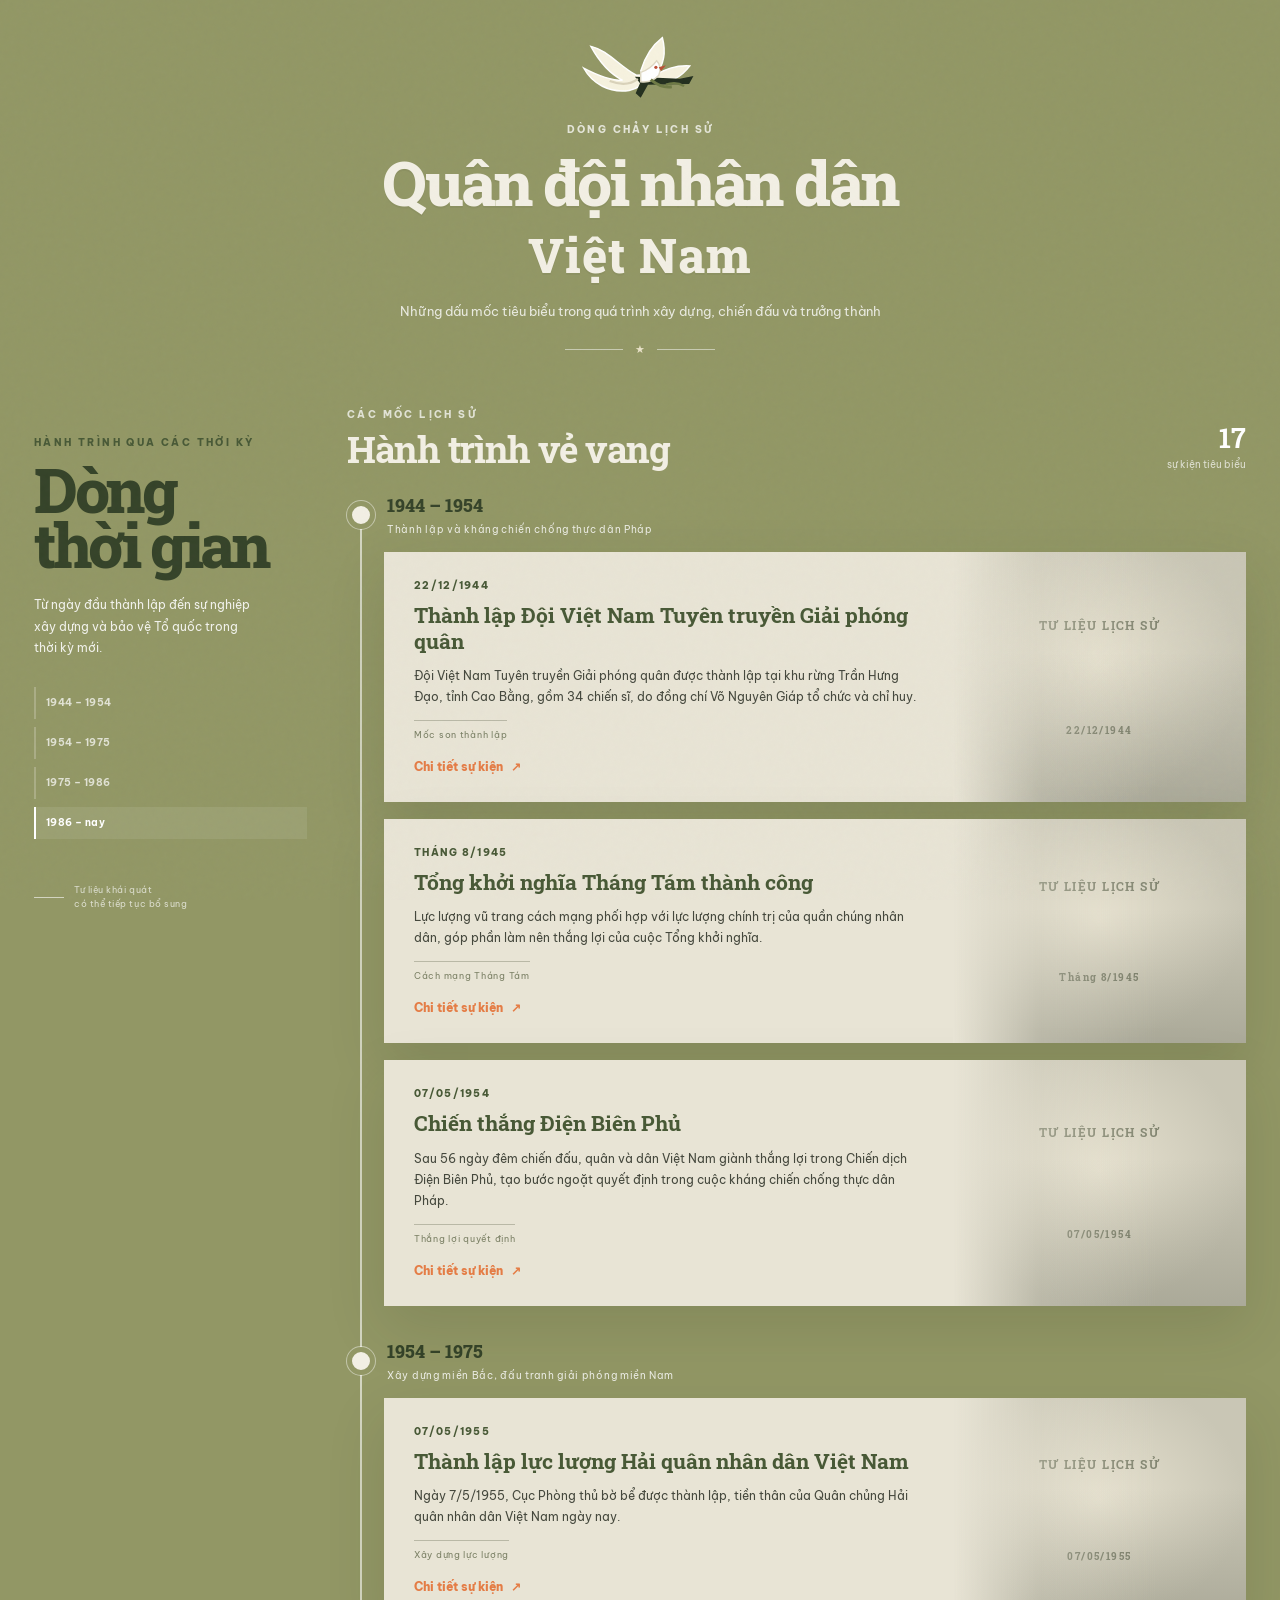
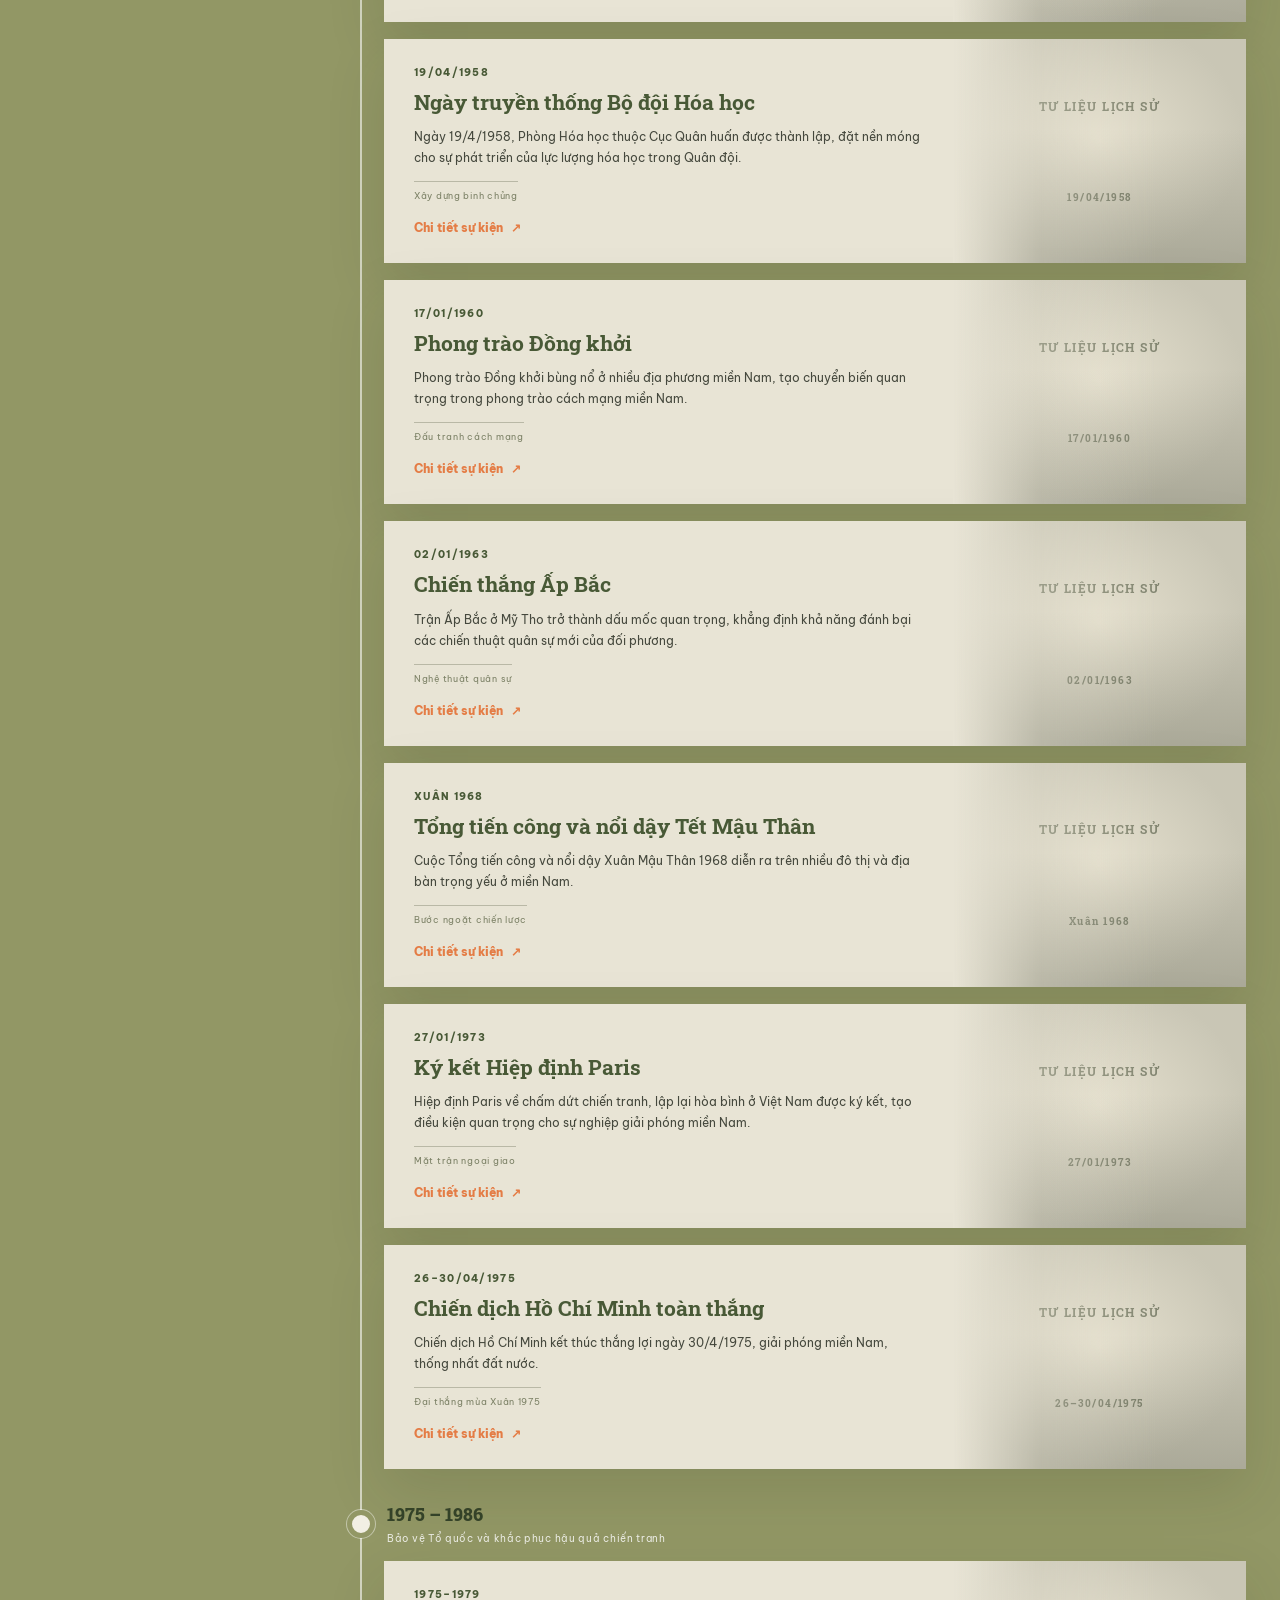
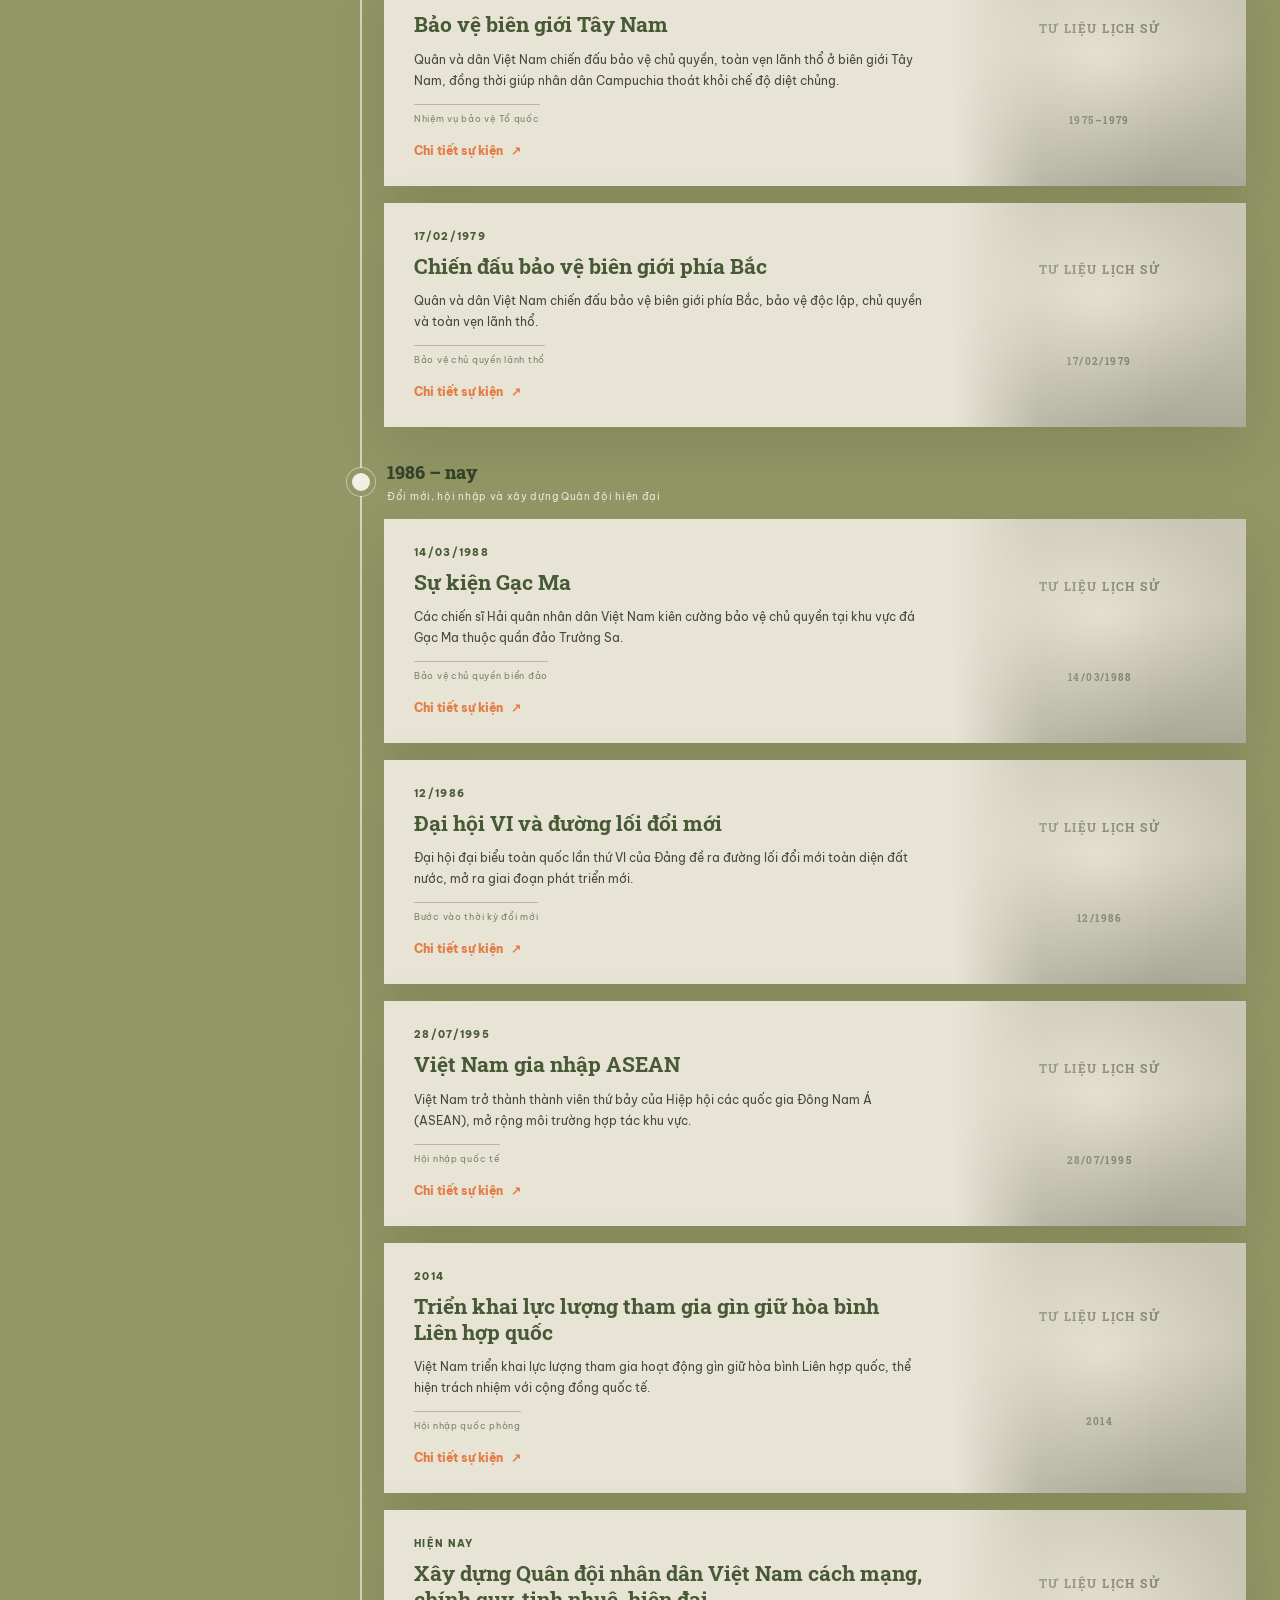
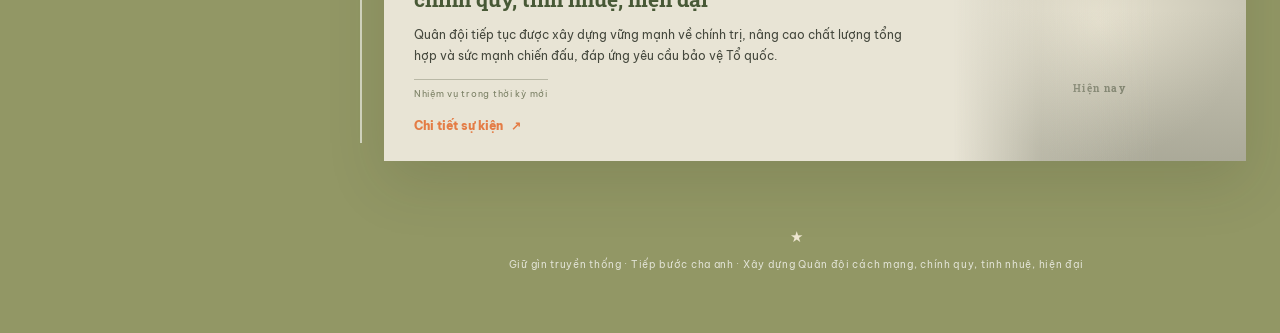
==== index.html @ bb7b0ee4 "Add files via upload" ====
<!DOCTYPE html>
<html lang="vi">
<head>
  <meta charset="UTF-8">
  <meta name="viewport" content="width=device-width, initial-scale=1.0">
  <meta name="description" content="Dòng thời gian lịch sử Quân đội nhân dân Việt Nam">
  <title>Dòng thời gian lịch sử | Quân đội nhân dân Việt Nam</title>
  <link rel="preconnect" href="https://fonts.googleapis.com">
  <link rel="preconnect" href="https://fonts.gstatic.com" crossorigin>
  <link href="https://fonts.googleapis.com/css2?family=Be+Vietnam+Pro:wght@400;500;600;700;800&family=Roboto+Slab:wght@600;700;800&display=swap" rel="stylesheet">
  <link rel="stylesheet" href="style.css">
</head>
<body>
  <div class="page-grain"></div>
  <header class="hero">
    <div class="hero-emblem" aria-hidden="true">
      <svg viewBox="0 0 180 105" role="img" aria-label="Biểu tượng chim bồ câu cách điệu">
        <path d="M85 57 C62 45 45 22 22 17 C34 39 48 55 66 64 C47 64 29 56 12 47 C24 69 48 82 75 78 C88 76 98 66 105 56Z" fill="#f6f2df" stroke="#fff" stroke-width="2"/>
        <path d="M91 51 C97 31 108 15 121 5 C126 24 124 42 111 57 C125 48 141 43 159 44 C147 60 130 69 108 67Z" fill="#f6f2df" stroke="#fff" stroke-width="2"/>
        <path d="M83 59 L145 62 L164 58 L158 69 L101 70 L91 88 L84 82 L90 68Z" fill="#24301f"/>
        <path d="M91 53 Q105 48 113 37 Q121 45 116 57 Q106 68 91 66Z" fill="#fff" stroke="#ded8c3" stroke-width="2"/>
        <circle cx="112" cy="46" r="2.2" fill="#bd4f35"/>
        <path d="M116 46 L126 43 L119 51Z" fill="#bd4f35"/>
        <path d="M48 65 Q72 74 87 62" fill="none" stroke="#d9d2ba" stroke-width="3"/>
        <path d="M105 63 Q119 75 134 73" fill="none" stroke="#6e7a45" stroke-width="4"/>
        <path d="M126 70 Q140 65 151 72" fill="none" stroke="#6e7a45" stroke-width="3"/>
      </svg>
    </div>
    <p class="eyebrow">DÒNG CHẢY LỊCH SỬ</p>
    <h1>Quân đội nhân dân<br><span>Việt Nam</span></h1>
    <p class="hero-subtitle">Những dấu mốc tiêu biểu trong quá trình xây dựng, chiến đấu và trưởng thành</p>
    <div class="hero-rule"><span></span><i>★</i><span></span></div>
  </header>

  <main class="layout">
    <aside class="side-intro">
      <div class="side-sticky">
        <p class="eyebrow dark">HÀNH TRÌNH QUA CÁC THỜI KỲ</p>
        <h2>Dòng<br>thời gian</h2>
        <p class="side-copy">Từ ngày đầu thành lập đến sự nghiệp xây dựng và bảo vệ Tổ quốc trong thời kỳ mới.</p>
        <div class="period-nav" id="periodNav" aria-label="Chọn giai đoạn"></div>
        <div class="side-note">
          <span class="note-line"></span>
          <span>Tư liệu khái quát<br>có thể tiếp tục bổ sung</span>
        </div>
      </div>
    </aside>

    <section class="timeline-section">
      <div class="section-heading">
        <div>
          <p class="eyebrow dark">CÁC MỐC LỊCH SỬ</p>
          <h2>Hành trình vẻ vang</h2>
        </div>
        <div class="event-count"><strong id="eventCount">—</strong><span>sự kiện tiêu biểu</span></div>
      </div>
      <div class="timeline" id="timeline"></div>
      <footer class="site-footer">
        <span class="footer-star">★</span>
        <p>Giữ gìn truyền thống · Tiếp bước cha anh · Xây dựng Quân đội cách mạng, chính quy, tinh nhuệ, hiện đại</p>
      </footer>
    </section>
  </main>
  <script src="data.js"></script>
  <script src="script.js"></script>
</body>
</html>
---- style.css ----
:root {
  --olive: #929765;
  --olive-deep: #485936;
  --olive-dark: #354329;
  --paper: #e8e4d5;
  --paper-light: #f2efe4;
  --ink: #30352a;
  --muted: #737663;
  --orange: #e47c45;
  --line: rgba(67, 78, 49, .27);
  --shadow: 0 22px 55px rgba(42, 47, 30, .13);
}
* { box-sizing: border-box; }
html { scroll-behavior: smooth; }
body {
  margin: 0; color: var(--ink); background: var(--olive);
  font-family: "Be Vietnam Pro", Arial, sans-serif;
  overflow-x: hidden;
}
.page-grain {
  pointer-events: none; position: fixed; inset: 0; z-index: 10; opacity: .10;
  background-image: url("data:image/svg+xml,%3Csvg viewBox='0 0 180 180' xmlns='http://www.w3.org/2000/svg'%3E%3Cfilter id='n'%3E%3CfeTurbulence type='fractalNoise' baseFrequency='.85' numOctaves='3' stitchTiles='stitch'/%3E%3C/filter%3E%3Crect width='100%25' height='100%25' filter='url(%23n)' opacity='.24'/%3E%3C/svg%3E");
}
.hero {
  min-height: 370px; padding: 28px 20px 52px; display: flex; flex-direction: column;
  align-items: center; text-align: center; color: var(--paper-light); position: relative;
}
.hero-emblem { width: 130px; height: 88px; margin-bottom: 7px; }
.hero-emblem svg { width: 100%; height: 100%; }
.eyebrow { font-size: 10px; letter-spacing: .24em; font-weight: 800; margin: 0 0 13px; }
.hero .eyebrow { color: rgba(255,255,255,.75); }
.hero h1 {
  margin: 0; font: 800 clamp(38px, 5vw, 62px)/1.08 "Roboto Slab", Georgia, serif;
  letter-spacing: -.04em; text-shadow: 0 2px 0 rgba(0,0,0,.04);
}
.hero h1 span { font-size: .78em; letter-spacing: .02em; }
.hero-subtitle { margin: 17px 0 20px; font-size: 13px; color: rgba(255,255,255,.8); max-width: 570px; line-height: 1.7; }
.hero-rule { display: flex; align-items: center; gap: 12px; color: #e9e2c9; }
.hero-rule span { display: block; width: 58px; height: 1px; background: rgba(255,255,255,.5); }
.hero-rule i { font-size: 11px; font-style: normal; }
.layout { width: min(1440px, 100%); margin: 0 auto; display: grid; grid-template-columns: 285px minmax(0,1fr); gap: 28px; padding: 0 34px 50px; align-items: start; }
.side-intro { min-height: 100%; position: relative; }
.side-sticky { position: sticky; top: 32px; padding: 28px 12px 30px 0; }
.eyebrow.dark { color: var(--olive-deep); }
.side-intro h2 { font: 800 62px/.88 "Roboto Slab", Georgia, serif; letter-spacing: -.055em; margin: 0 0 23px; color: var(--olive-dark); }
.side-copy { max-width: 220px; color: rgba(255,255,255,.88); font-size: 12px; line-height: 1.8; margin: 0 0 28px; }
.period-nav { display: flex; flex-direction: column; gap: 8px; }
.period-link {
  display: flex; gap: 10px; align-items: center; text-decoration: none; color: rgba(255,255,255,.72);
  font-size: 11px; line-height: 1.4; padding: 9px 10px; border-left: 2px solid rgba(255,255,255,.22);
  transition: .25s ease;
}
.period-link:hover, .period-link.active { color: #fff; border-left-color: #fff; background: rgba(255,255,255,.09); }
.period-link b { font-size: 10px; letter-spacing: .04em; }
.side-note { margin-top: 44px; display: flex; align-items: center; gap: 10px; color: rgba(255,255,255,.68); font-size: 9px; line-height: 1.6; letter-spacing: .06em; }
.note-line { width: 30px; height: 1px; background: rgba(255,255,255,.6); }
.timeline-section { min-width: 0; }
.section-heading { display: flex; align-items: end; justify-content: space-between; padding: 0 0 22px; color: var(--paper-light); }
.section-heading .eyebrow { color: rgba(255,255,255,.73); margin-bottom: 7px; }
.section-heading h2 { margin: 0; font: 700 clamp(25px,3vw,37px)/1.15 "Roboto Slab", Georgia, serif; letter-spacing: -.035em; }
.event-count { display: flex; flex-direction: column; text-align: right; color: rgba(255,255,255,.7); font-size: 10px; gap: 3px; }
.event-count strong { color: white; font: 700 27px "Roboto Slab", Georgia, serif; }
.timeline { position: relative; padding: 0 0 0 37px; }
.timeline::before { content:""; position:absolute; top: 12px; bottom: 18px; left: 13px; width: 2px; background: rgba(255,255,255,.6); }
.period-block { margin: 0 0 33px; scroll-margin-top: 25px; }
.period-title { display:flex; align-items:center; gap: 12px; margin: 0 0 15px -37px; color: var(--olive-dark); }
.period-title .period-dot { width: 28px; height: 28px; flex: 0 0 28px; border: 5px solid var(--olive); background: var(--paper-light); border-radius: 50%; box-shadow: 0 0 0 1px rgba(255,255,255,.45); z-index: 1; }
.period-title h3 { font: 800 18px "Roboto Slab", Georgia, serif; margin: 0; }
.period-title span { font-size: 10px; color: rgba(255,255,255,.82); letter-spacing: .07em; }
.event-card {
  background: var(--paper); margin: 0 0 17px; display: grid; grid-template-columns: minmax(0,1fr) minmax(190px, 34%);
  min-height: 215px; box-shadow: var(--shadow); overflow: hidden; position: relative;
  transition: transform .25s ease, box-shadow .25s ease;
}
.event-card:hover { transform: translateY(-3px); box-shadow: 0 26px 60px rgba(42,47,30,.2); }
.event-copy { padding: 27px 30px 24px; position: relative; z-index: 1; }
.event-date { color: var(--olive-deep); font-size: 10px; font-weight: 800; letter-spacing: .13em; text-transform: uppercase; margin-bottom: 10px; }
.event-card h4 { font: 700 21px/1.25 "Roboto Slab", Georgia, serif; color: var(--olive-deep); margin: 0 0 11px; }
.event-card p { font-size: 12px; line-height: 1.75; color: #45483d; margin: 0; max-width: 680px; }
.event-tag { display: inline-block; margin-top: 13px; font-size: 9px; color: #7b8065; border-top: 1px solid #b9b8a6; padding-top: 8px; letter-spacing: .08em; }
.detail-link { display: inline-flex; gap: 8px; align-items: center; margin-top: 17px; color: var(--orange); text-decoration: none; font-weight: 800; font-size: 12px; border-bottom: 1px solid transparent; padding-bottom: 3px; }
.detail-link:hover { border-color: var(--orange); }
.event-visual { min-height: 100%; position: relative; background: #c9c6b5; overflow: hidden; }
.event-visual::before { content:""; position:absolute; inset:0; background: linear-gradient(90deg,var(--paper) 0%,rgba(232,228,213,.25) 30%,transparent 70%), linear-gradient(0deg,rgba(50,55,39,.2),transparent 60%); z-index:1; }
.event-visual img { width:100%; height:100%; min-height:215px; object-fit:cover; filter: grayscale(1) sepia(.18) contrast(.88); opacity:.83; display:block; }
.image-placeholder { position:absolute; inset:0; display:grid; place-items:center; text-align:center; padding:20px; color:rgba(63,72,48,.56); font:700 12px "Roboto Slab",serif; letter-spacing:.12em; background: radial-gradient(ellipse at 50% 45%,#e5e0ce 0%,#c9c6b5 70%); }
.site-footer { text-align:center; color:rgba(255,255,255,.72); padding: 30px 10px 10px; font-size:10px; letter-spacing:.07em; line-height:1.7; }
.footer-star { color:#eee7d1; font-size:15px; }
.site-footer p { margin:7px 0 0; }
.detail-body { min-height:100vh; }
.detail-topbar { width:min(1120px, calc(100% - 40px)); margin:0 auto; display:flex; align-items:center; justify-content:space-between; padding:28px 0; color:white; }
.back-link { color:white; text-decoration:none; font-size:12px; font-weight:700; }
.back-link:hover { text-decoration:underline; }
.topbar-label { font-size:9px; letter-spacing:.2em; color:rgba(255,255,255,.7); }
.detail-wrap { width:min(1120px, calc(100% - 40px)); margin: 8px auto 70px; background:var(--paper); box-shadow:var(--shadow); }
.detail-hero { min-height:300px; display:grid; grid-template-columns:1.05fr .95fr; }
.detail-heading { padding:48px 48px 38px; display:flex; flex-direction:column; justify-content:center; }
.detail-kicker { color:var(--olive-deep); font-size:10px; font-weight:800; letter-spacing:.17em; margin-bottom:16px; }
.detail-heading h1 { color:var(--olive-deep); font:800 clamp(30px,4vw,48px)/1.13 "Roboto Slab",Georgia,serif; margin:0 0 17px; }
.detail-heading .lead { color:#505344; font-size:14px; line-height:1.8; margin:0; }
.detail-image { position:relative; min-height:300px; background:#c9c6b5; }
.detail-image img { width:100%; height:100%; position:absolute; inset:0; object-fit:cover; filter:grayscale(1) sepia(.16); }
.detail-image .image-placeholder { font-size:13px; }
.detail-content { padding: 42px 48px 55px; max-width:900px; }
.detail-content h2 { color:var(--olive-deep); font:700 22px "Roboto Slab",Georgia,serif; margin:0 0 16px; }
.detail-content p { font-size:14px; line-height:1.95; color:#44483b; margin:0 0 17px; }
.detail-meta { display:flex; flex-wrap:wrap; gap:10px; margin-top:28px; }
.meta-chip { border:1px solid #c6c3b0; padding:8px 12px; color:#697052; font-size:10px; letter-spacing:.05em; }
.loading { padding:60px; text-align:center; color:var(--olive-deep); }
.not-found { padding:60px; text-align:center; }
.not-found a { color:var(--orange); }
@media (max-width: 850px) {
  .layout { grid-template-columns:1fr; padding:0 20px 35px; gap:12px; }
  .hero { min-height:320px; }
  .side-sticky { position:static; padding:10px 0 18px; }
  .side-intro h2 { font-size:43px; }
  .side-intro h2 br { display:none; }
  .side-copy { max-width:520px; margin-bottom:15px; }
  .period-nav { flex-direction:row; flex-wrap:wrap; }
  .period-link { border-left:0; border-bottom:2px solid rgba(255,255,255,.25); padding:8px; }
  .side-note { display:none; }
}
@media (max-width: 600px) {
  .hero { min-height:300px; padding-top:20px; }
  .hero-emblem { width:100px; height:70px; }
  .hero-subtitle { font-size:11px; }
  .layout { padding-left:13px; padding-right:13px; }
  .section-heading { align-items:center; }
  .event-count { font-size:9px; }
  .timeline { padding-left:25px; }
  .timeline::before { left:9px; }
  .period-title { margin-left:-25px; gap:9px; }
  .period-title .period-dot { width:20px; height:20px; flex-basis:20px; border-width:4px; }
  .period-title h3 { font-size:15px; }
  .event-card { grid-template-columns:1fr; }
  .event-copy { padding:22px 20px; }
  .event-card h4 { font-size:18px; }
  .event-visual { min-height:150px; grid-row:1; }
  .event-visual img { min-height:150px; max-height:180px; }
  .event-visual::before { background:linear-gradient(0deg,var(--paper),transparent 60%); }
  .detail-topbar { width:calc(100% - 28px); }
  .topbar-label { display:none; }
  .detail-wrap { width:calc(100% - 24px); }
  .detail-hero { grid-template-columns:1fr; }
  .detail-heading { padding:30px 24px; }
  .detail-image { min-height:190px; grid-row:1; }
  .detail-content { padding:30px 24px 40px; }
}
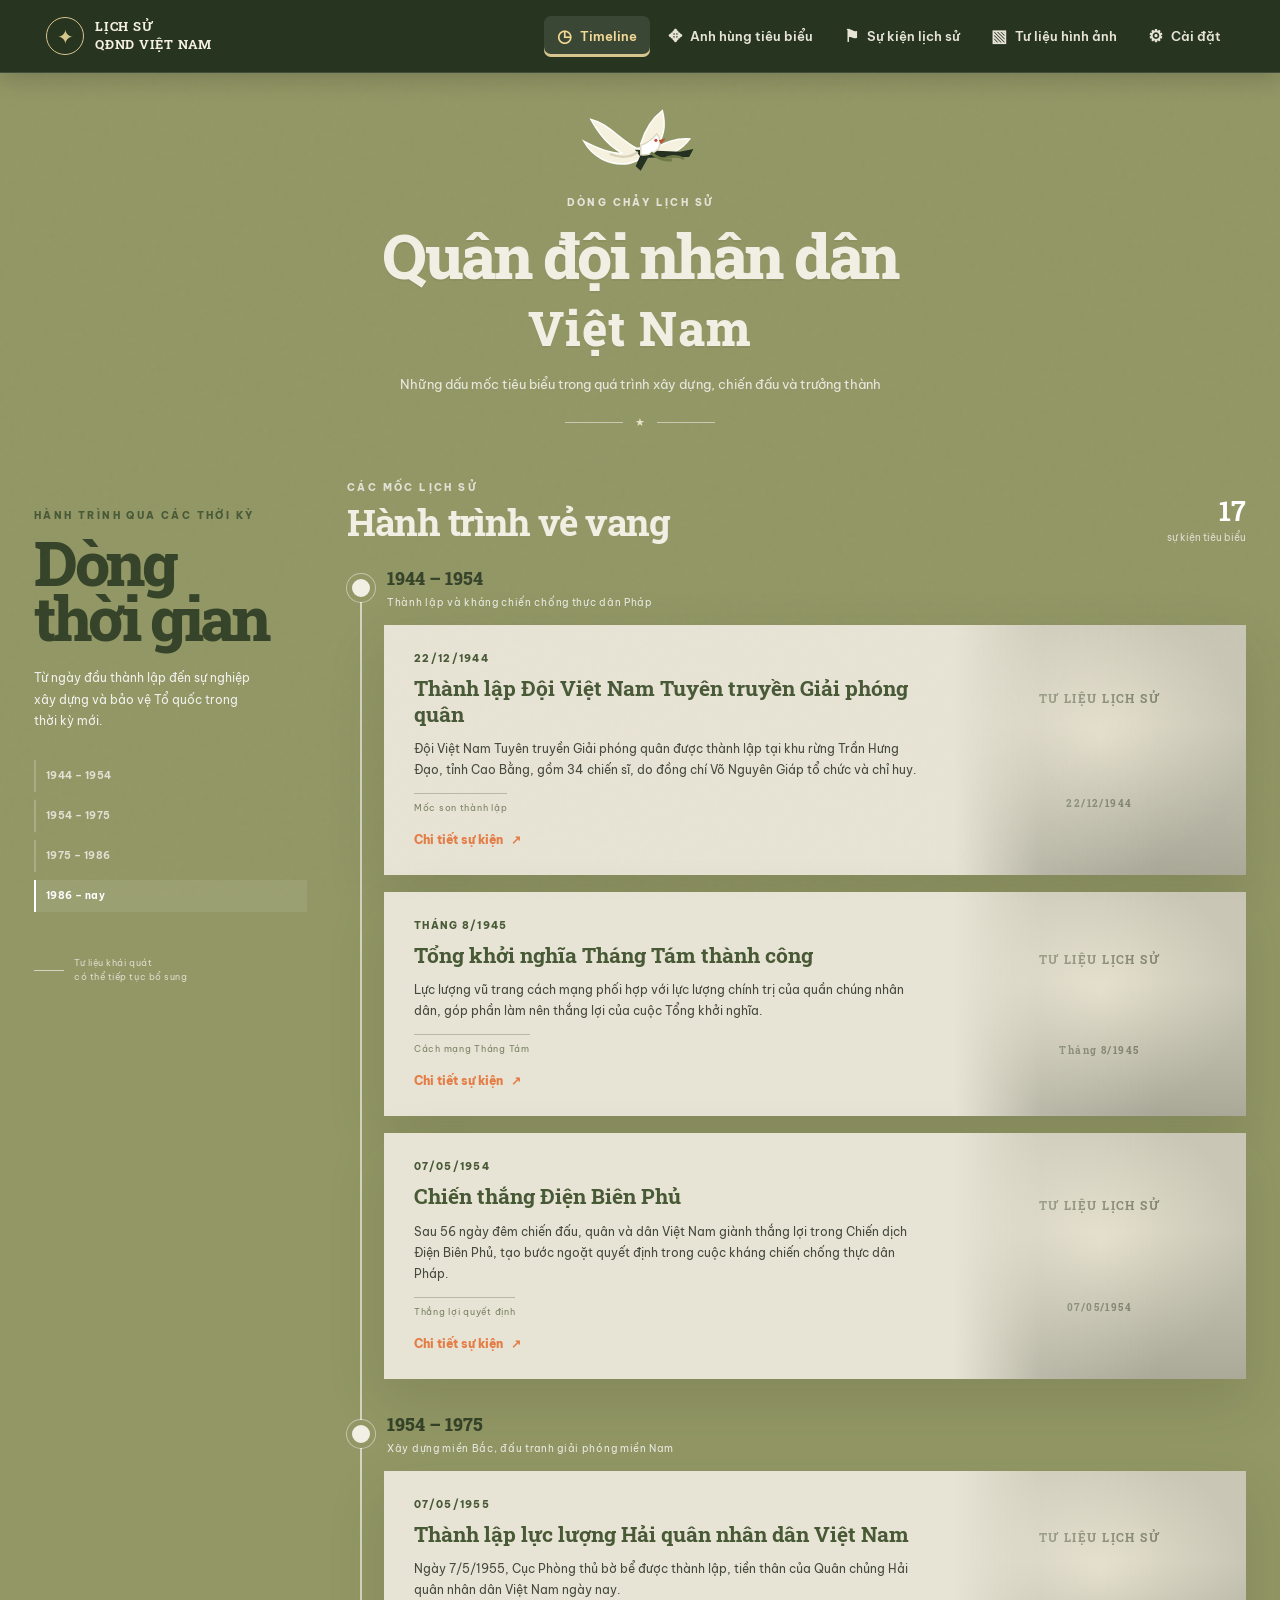
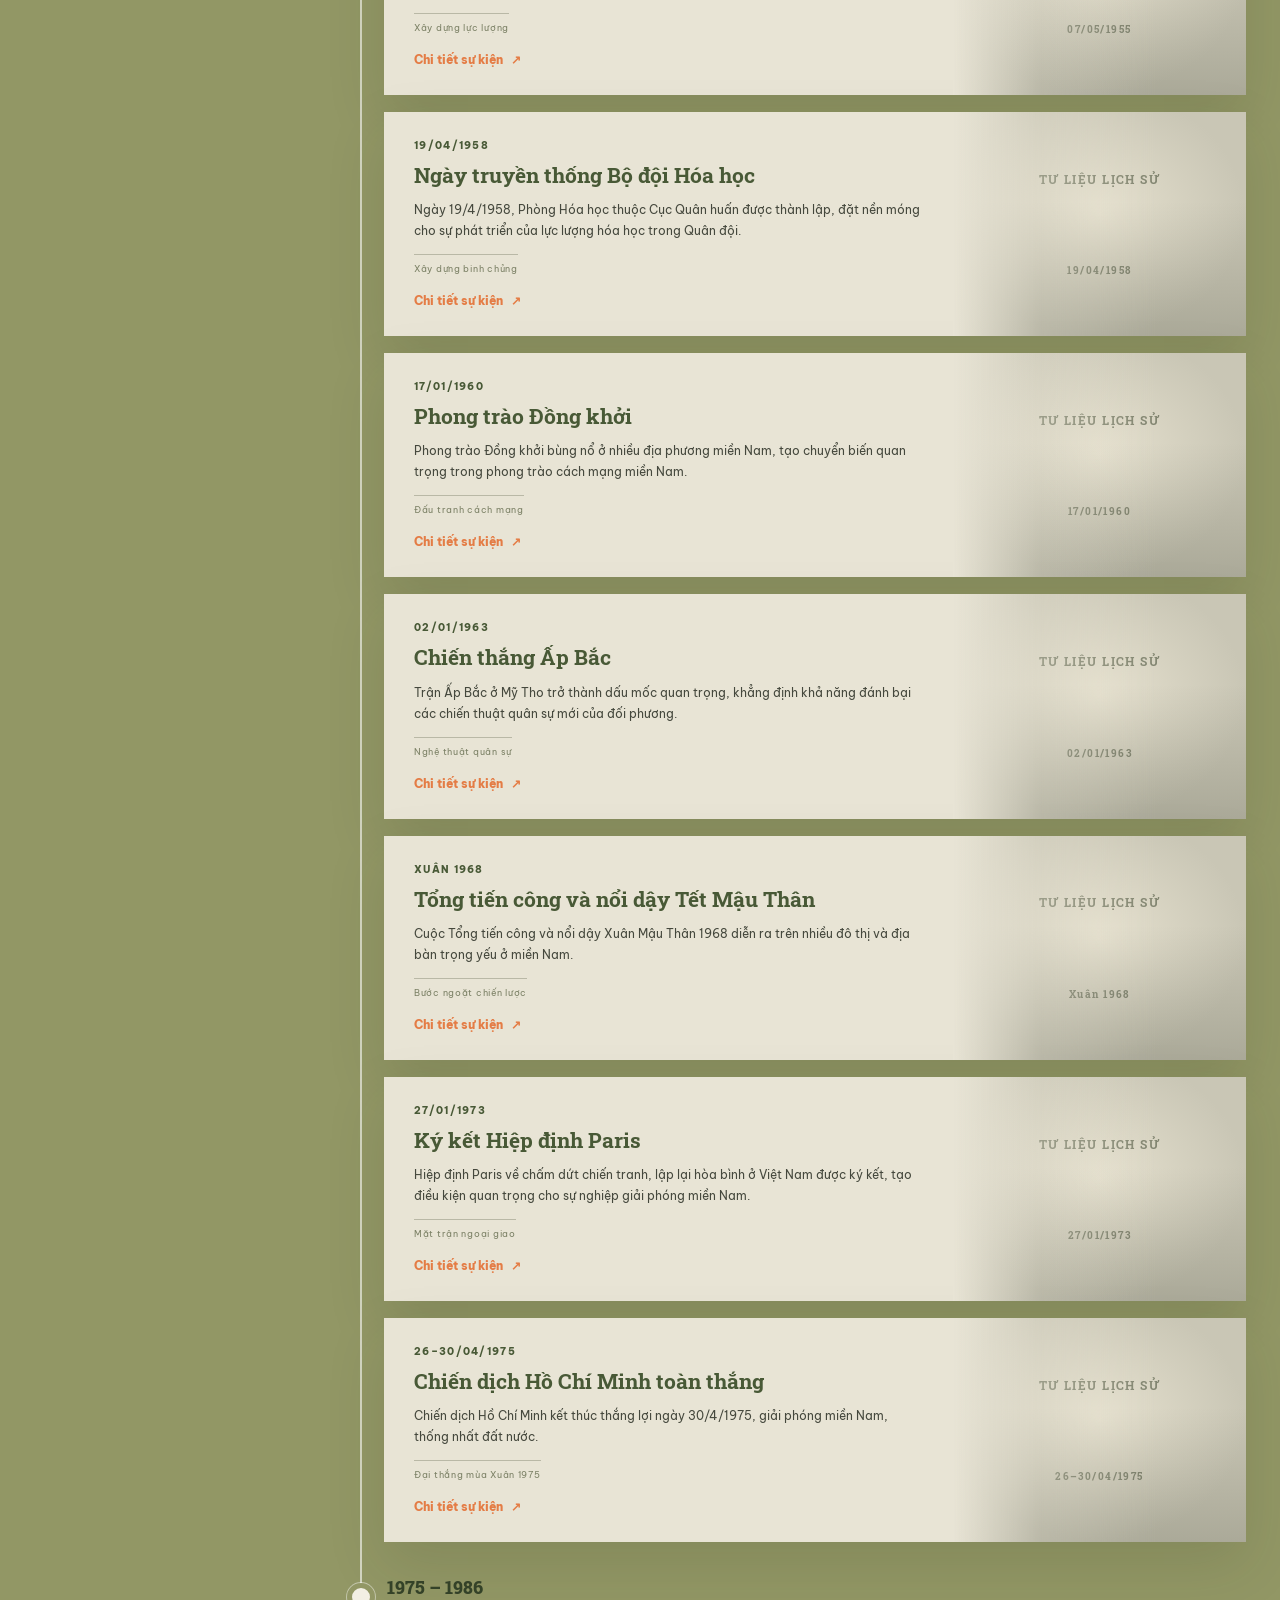
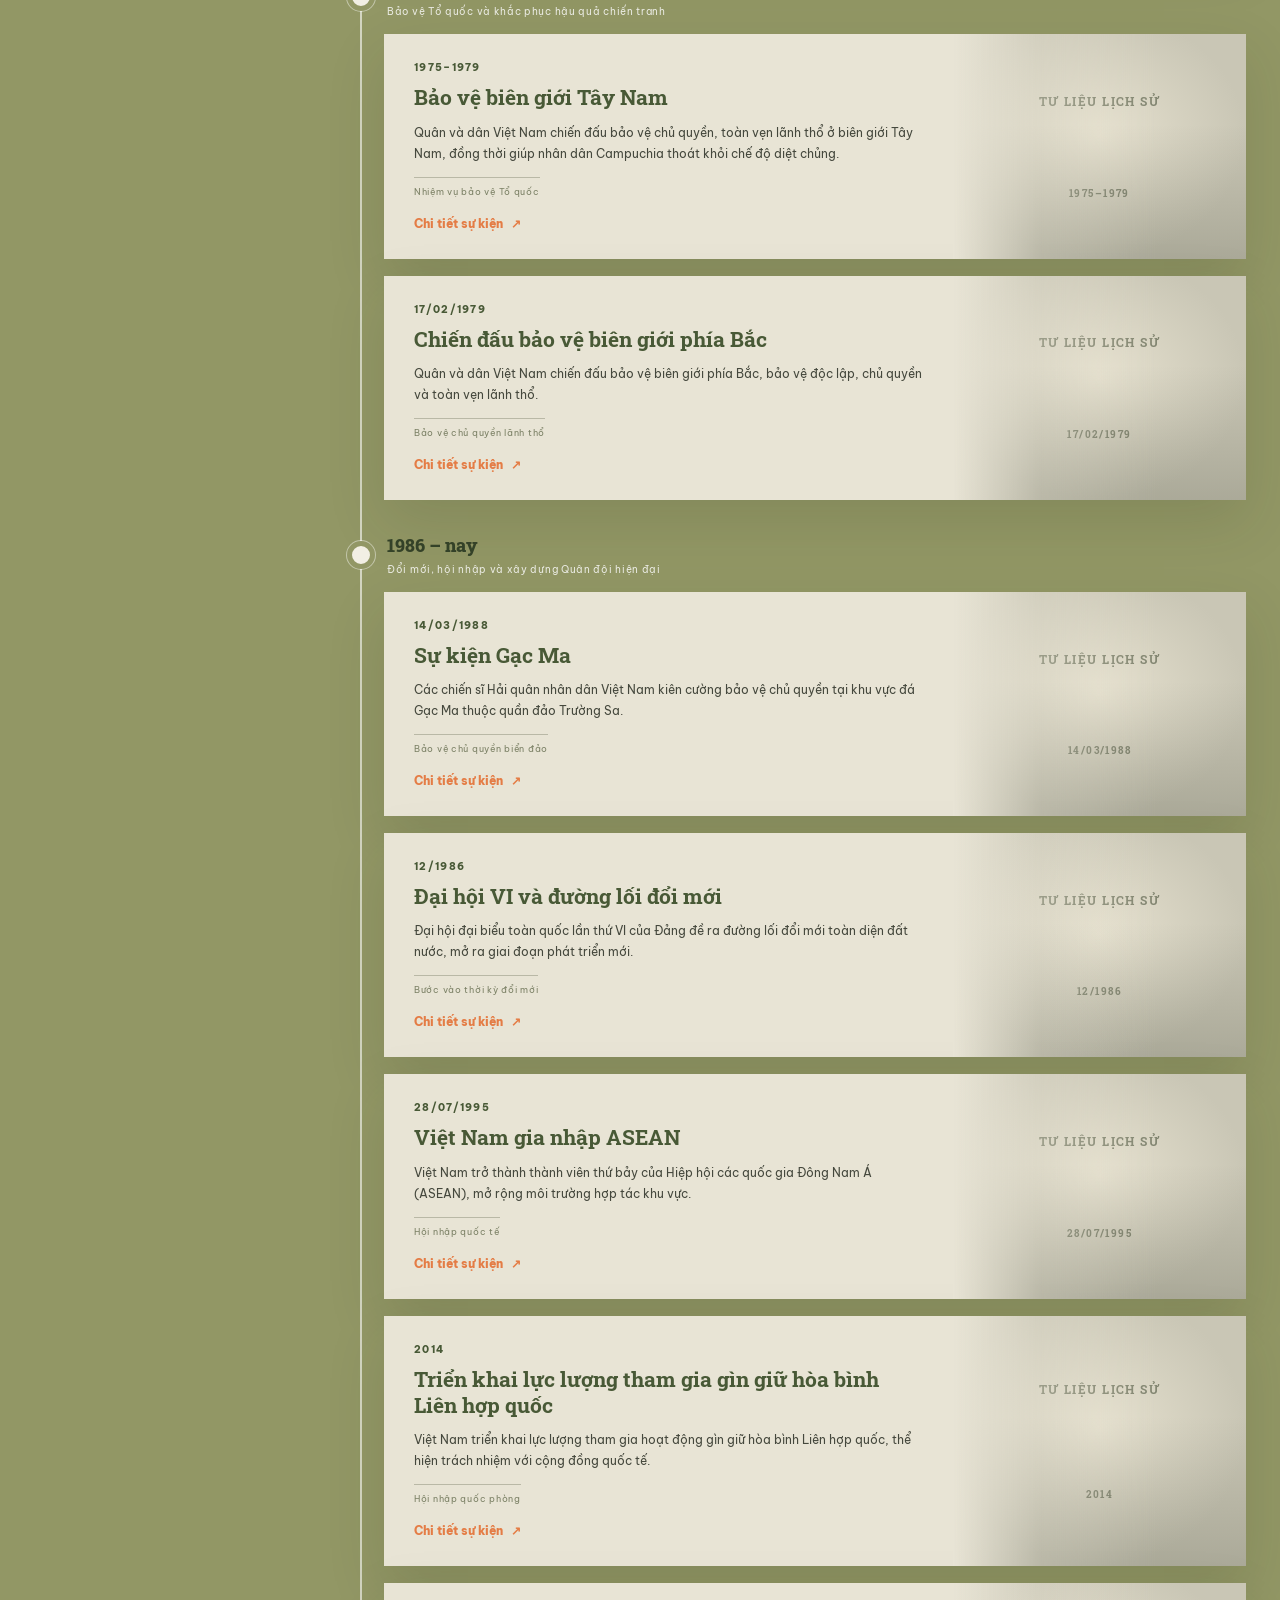
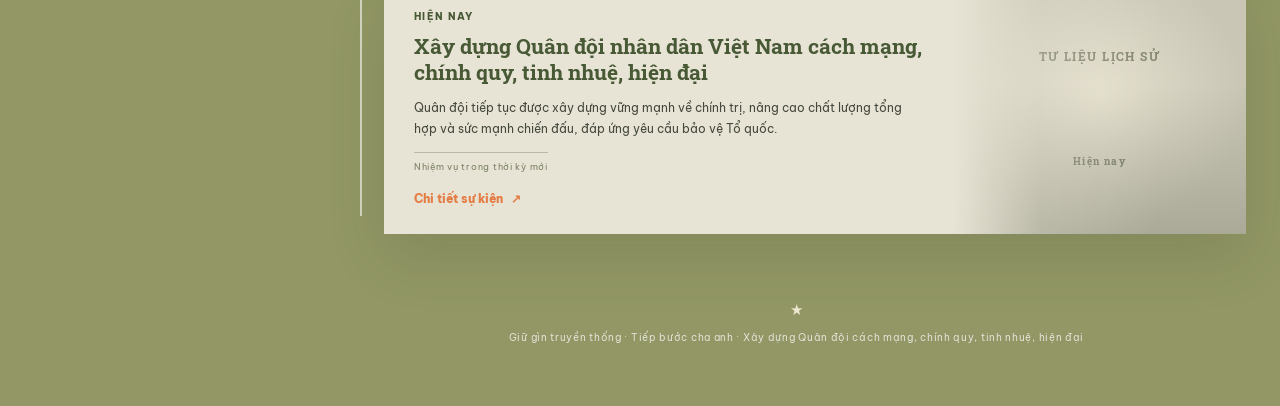
==== commit 34e42adf: "Add files via upload" ====
--- a/index.html
+++ b/index.html
@@ -11,6 +11,7 @@
   <link rel="stylesheet" href="style.css">
 </head>
 <body>
+<nav class="site-nav" aria-label="Điều hướng chính"><div class="nav-inner"><a class="nav-brand" href="index.html"><span class="nav-brand-mark">✦</span><strong>LỊCH SỬ<br>QĐND VIỆT NAM</strong></a><button class="nav-toggle" type="button" aria-label="Mở menu" aria-expanded="false" onclick="toggleSiteMenu()">☰</button><div class="nav-links"><a class="nav-link active" href="index.html"><span class="nav-icon">◷</span>Timeline</a><a class="nav-link " href="heroes.html"><span class="nav-icon">✥</span>Anh hùng tiêu biểu</a><a class="nav-link " href="events.html"><span class="nav-icon">⚑</span>Sự kiện lịch sử</a><a class="nav-link " href="gallery.html"><span class="nav-icon">▧</span>Tư liệu hình ảnh</a><a class="nav-link " href="settings.html"><span class="nav-icon">⚙</span>Cài đặt</a></div></div></nav>
   <div class="page-grain"></div>
   <header class="hero">
     <div class="hero-emblem" aria-hidden="true">
@@ -63,5 +64,6 @@
   </main>
   <script src="data.js"></script>
   <script src="script.js"></script>
+<script>function toggleSiteMenu(){const n=document.querySelector('.site-nav');const b=document.querySelector('.nav-toggle');n.classList.toggle('menu-open');b.setAttribute('aria-expanded',n.classList.contains('menu-open')?'true':'false')}</script>
 </body>
 </html>
--- a/style.css
+++ b/style.css
@@ -146,3 +146,47 @@
   .detail-image { min-height:190px; grid-row:1; }
   .detail-content { padding:30px 24px 40px; }
 }
+
+/* ===== THANH ĐIỀU HƯỚNG CHUNG ===== */
+:root{--nav-bg:#263321;--nav-ink:#f5f0df;--nav-gold:#d7c58e;--page-bg:#f3f0e5;--card-bg:#fffdf6;--ink:#283023;--muted:#777966;--line:#d9d4c2}
+*{scroll-margin-top:90px}
+.site-nav{position:sticky;top:0;z-index:1000;background:rgba(35,49,30,.97);backdrop-filter:blur(12px);box-shadow:0 5px 22px #1113;color:var(--nav-ink);border-bottom:1px solid #ffffff20}
+.nav-inner{max-width:1240px;margin:auto;min-height:72px;padding:0 26px;display:flex;align-items:center;justify-content:space-between;gap:24px}
+.nav-brand{display:flex;align-items:center;gap:11px;color:var(--nav-ink);text-decoration:none;min-width:210px}
+.nav-brand-mark{width:38px;height:38px;border:1px solid #d7c58e;border-radius:50%;display:grid;place-items:center;color:var(--nav-gold);font-size:20px}
+.nav-brand strong{font-family:'Roboto Slab',serif;font-size:13px;letter-spacing:.06em;line-height:1.35}
+.nav-links{display:flex;align-items:center;gap:5px}
+.nav-link{display:flex;align-items:center;gap:8px;padding:12px 13px;border-radius:7px;color:#e7e4d6;text-decoration:none;font-size:13px;font-weight:600;white-space:nowrap;transition:.2s}
+.nav-link:hover,.nav-link.active{background:#ffffff18;color:#f4d995}
+.nav-link.active{box-shadow:inset 0 -3px #d7c58e}
+.nav-icon{font-size:17px;line-height:1}
+.nav-toggle{display:none;border:1px solid #ffffff55;background:transparent;color:white;border-radius:7px;padding:9px 12px;font-size:20px}
+.inner-page{min-height:100vh;background:var(--page-bg);color:var(--ink)}
+.content-shell{max-width:1160px;margin:0 auto;padding:64px 28px 90px}
+.page-kicker{font-size:11px;letter-spacing:.2em;font-weight:800;color:#7b805e;text-transform:uppercase;margin:0 0 12px}
+.page-title{font-family:'Roboto Slab',serif;font-size:clamp(32px,5vw,52px);line-height:1.15;color:#293522;margin:0 0 14px}
+.page-lead{max-width:760px;color:#696d5c;line-height:1.8;font-size:15px;margin:0 0 34px}
+.page-rule{height:1px;background:linear-gradient(90deg,#9c8c59,transparent);margin:30px 0}
+.info-grid{display:grid;grid-template-columns:repeat(3,minmax(0,1fr));gap:20px}
+.info-card{background:var(--card-bg);border:1px solid #e2ddca;border-radius:12px;overflow:hidden;box-shadow:0 8px 25px #39351c0a;transition:transform .2s,box-shadow .2s}
+.info-card:hover{transform:translateY(-4px);box-shadow:0 14px 30px #39351c16}
+.card-art{height:175px;background:linear-gradient(135deg,#34452f,#77815a 58%,#b4a477);display:grid;place-items:center;color:#f1e7c9;font-family:'Roboto Slab',serif;font-size:42px;position:relative;overflow:hidden}
+.card-art:after{content:"";position:absolute;inset:14px;border:1px solid #ffffff55;border-radius:5px}
+.card-body{padding:22px}
+.card-body h2,.card-body h3{font-family:'Roboto Slab',serif;font-size:19px;color:#2e3928;margin:0 0 10px}
+.card-body p{font-size:13px;line-height:1.75;color:#6e705f;margin:0 0 14px}
+.card-meta{font-size:10px;letter-spacing:.12em;color:#8b815d;font-weight:800;text-transform:uppercase}
+.text-link{color:#59653d;text-decoration:none;font-size:13px;font-weight:800}
+.text-link:hover{text-decoration:underline}
+.feature-band{background:#2b3a27;color:#f4efdf;border-radius:14px;padding:28px 30px;margin:34px 0;display:flex;align-items:center;justify-content:space-between;gap:25px}
+.feature-band h2{font-family:'Roboto Slab',serif;margin:0 0 8px;font-size:23px}.feature-band p{margin:0;color:#d8d6c5;font-size:13px;line-height:1.7}
+.gallery-grid{display:grid;grid-template-columns:repeat(3,minmax(0,1fr));gap:16px}
+.gallery-tile{min-height:190px;border-radius:10px;background:linear-gradient(145deg,#33442f,#8a805b);color:#f6eed9;display:flex;align-items:end;padding:18px;position:relative;overflow:hidden;border:1px solid #ffffff30}
+.gallery-tile:before{content:"";position:absolute;inset:12px;border:1px solid #ffffff55;border-radius:5px}.gallery-tile span{position:relative;font-family:'Roboto Slab',serif;font-size:16px}
+.settings-panel{max-width:760px;background:var(--card-bg);border:1px solid #e2ddca;border-radius:12px;padding:26px}
+.setting-row{display:flex;align-items:center;justify-content:space-between;gap:20px;padding:17px 0;border-bottom:1px solid #e8e3d4}.setting-row:last-child{border:0}.setting-row strong{display:block;font-size:14px}.setting-row small{display:block;color:#777966;font-size:12px;margin-top:4px}
+.setting-control{border:1px solid #c9c3ad;background:#f8f5e9;color:#39442f;border-radius:7px;padding:9px 12px;font:inherit;cursor:pointer}
+.site-bottom{background:#263321;color:#dcd9c8;text-align:center;padding:25px;font-size:11px;letter-spacing:.04em}
+body.dark-mode{--page-bg:#1c241a;--card-bg:#293326;--ink:#eee9d9;--muted:#c0bda9;--line:#4a5542}body.dark-mode .page-title,body.dark-mode .card-body h2,body.dark-mode .card-body h3{color:#f1ead5}body.dark-mode .page-lead,body.dark-mode .card-body p,body.dark-mode .setting-row small{color:#c4c1ad}body.dark-mode .info-card,body.dark-mode .settings-panel{border-color:#485440}body.dark-mode .setting-row{border-color:#485440}body.dark-mode .setting-control{background:#394633;color:#f5efdc;border-color:#64705a}
+@media(max-width:900px){.nav-inner{min-height:64px;padding:0 18px}.nav-brand{min-width:0}.nav-toggle{display:block}.nav-links{display:none;position:absolute;top:64px;left:0;right:0;background:#263321;padding:10px 16px 16px;box-shadow:0 12px 18px #1113;flex-direction:column;align-items:stretch}.site-nav.menu-open .nav-links{display:flex}.nav-link{padding:13px 15px}.info-grid{grid-template-columns:repeat(2,minmax(0,1fr))}.gallery-grid{grid-template-columns:repeat(2,minmax(0,1fr))}}
+@media(max-width:560px){.nav-brand strong{font-size:11px}.content-shell{padding:42px 18px 65px}.info-grid,.gallery-grid{grid-template-columns:1fr}.feature-band{display:block;padding:24px}.setting-row{align-items:flex-start;flex-direction:column}.card-art{height:155px}}
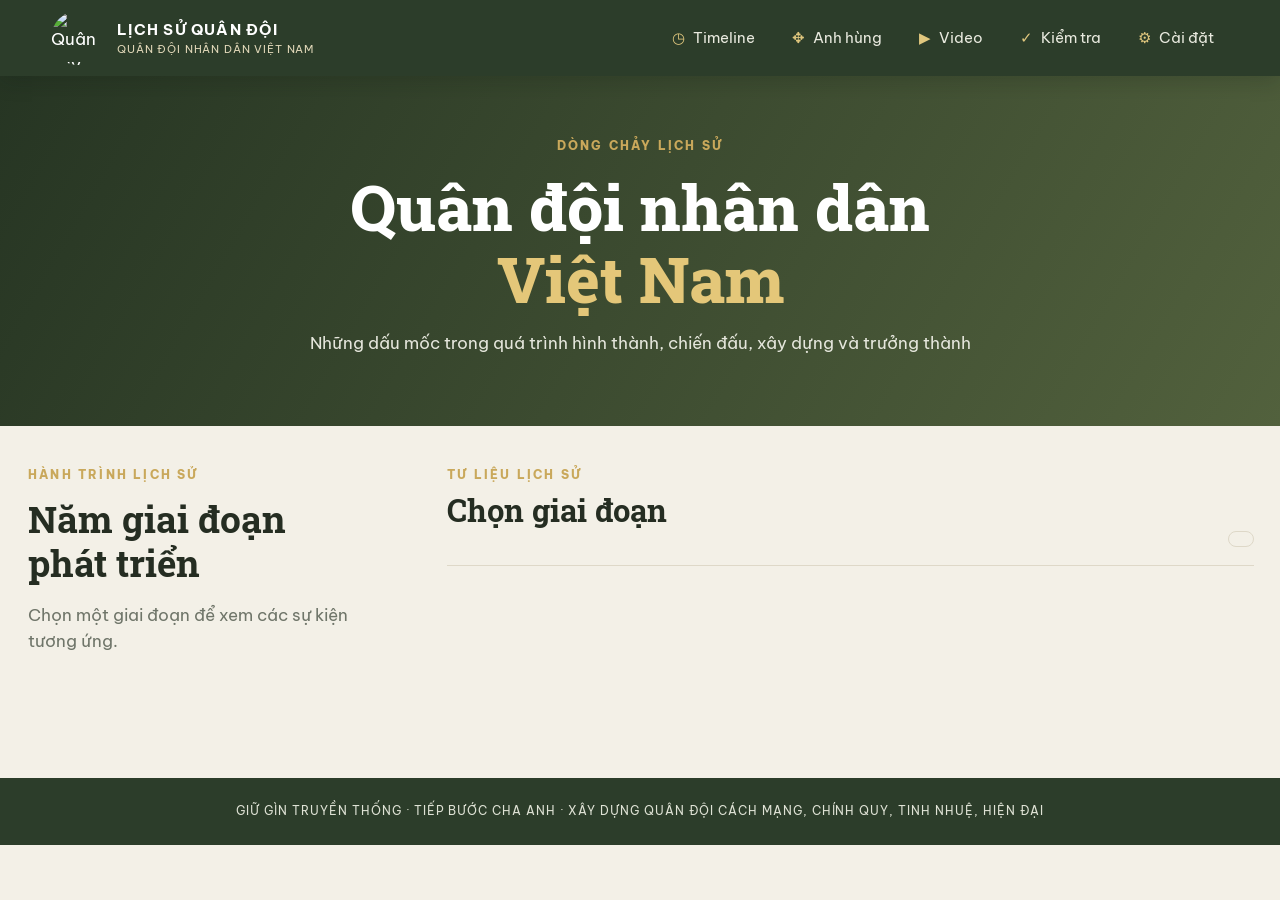
==== commit 467f23ac: "Add files via upload" ====
--- a/index.html
+++ b/index.html
@@ -1,69 +1 @@
-<!DOCTYPE html>
-<html lang="vi">
-<head>
-  <meta charset="UTF-8">
-  <meta name="viewport" content="width=device-width, initial-scale=1.0">
-  <meta name="description" content="Dòng thời gian lịch sử Quân đội nhân dân Việt Nam">
-  <title>Dòng thời gian lịch sử | Quân đội nhân dân Việt Nam</title>
-  <link rel="preconnect" href="https://fonts.googleapis.com">
-  <link rel="preconnect" href="https://fonts.gstatic.com" crossorigin>
-  <link href="https://fonts.googleapis.com/css2?family=Be+Vietnam+Pro:wght@400;500;600;700;800&family=Roboto+Slab:wght@600;700;800&display=swap" rel="stylesheet">
-  <link rel="stylesheet" href="style.css">
-</head>
-<body>
-<nav class="site-nav" aria-label="Điều hướng chính"><div class="nav-inner"><a class="nav-brand" href="index.html"><span class="nav-brand-mark">✦</span><strong>LỊCH SỬ<br>QĐND VIỆT NAM</strong></a><button class="nav-toggle" type="button" aria-label="Mở menu" aria-expanded="false" onclick="toggleSiteMenu()">☰</button><div class="nav-links"><a class="nav-link active" href="index.html"><span class="nav-icon">◷</span>Timeline</a><a class="nav-link " href="heroes.html"><span class="nav-icon">✥</span>Anh hùng tiêu biểu</a><a class="nav-link " href="events.html"><span class="nav-icon">⚑</span>Sự kiện lịch sử</a><a class="nav-link " href="gallery.html"><span class="nav-icon">▧</span>Tư liệu hình ảnh</a><a class="nav-link " href="settings.html"><span class="nav-icon">⚙</span>Cài đặt</a></div></div></nav>
-  <div class="page-grain"></div>
-  <header class="hero">
-    <div class="hero-emblem" aria-hidden="true">
-      <svg viewBox="0 0 180 105" role="img" aria-label="Biểu tượng chim bồ câu cách điệu">
-        <path d="M85 57 C62 45 45 22 22 17 C34 39 48 55 66 64 C47 64 29 56 12 47 C24 69 48 82 75 78 C88 76 98 66 105 56Z" fill="#f6f2df" stroke="#fff" stroke-width="2"/>
-        <path d="M91 51 C97 31 108 15 121 5 C126 24 124 42 111 57 C125 48 141 43 159 44 C147 60 130 69 108 67Z" fill="#f6f2df" stroke="#fff" stroke-width="2"/>
-        <path d="M83 59 L145 62 L164 58 L158 69 L101 70 L91 88 L84 82 L90 68Z" fill="#24301f"/>
-        <path d="M91 53 Q105 48 113 37 Q121 45 116 57 Q106 68 91 66Z" fill="#fff" stroke="#ded8c3" stroke-width="2"/>
-        <circle cx="112" cy="46" r="2.2" fill="#bd4f35"/>
-        <path d="M116 46 L126 43 L119 51Z" fill="#bd4f35"/>
-        <path d="M48 65 Q72 74 87 62" fill="none" stroke="#d9d2ba" stroke-width="3"/>
-        <path d="M105 63 Q119 75 134 73" fill="none" stroke="#6e7a45" stroke-width="4"/>
-        <path d="M126 70 Q140 65 151 72" fill="none" stroke="#6e7a45" stroke-width="3"/>
-      </svg>
-    </div>
-    <p class="eyebrow">DÒNG CHẢY LỊCH SỬ</p>
-    <h1>Quân đội nhân dân<br><span>Việt Nam</span></h1>
-    <p class="hero-subtitle">Những dấu mốc tiêu biểu trong quá trình xây dựng, chiến đấu và trưởng thành</p>
-    <div class="hero-rule"><span></span><i>★</i><span></span></div>
-  </header>
-
-  <main class="layout">
-    <aside class="side-intro">
-      <div class="side-sticky">
-        <p class="eyebrow dark">HÀNH TRÌNH QUA CÁC THỜI KỲ</p>
-        <h2>Dòng<br>thời gian</h2>
-        <p class="side-copy">Từ ngày đầu thành lập đến sự nghiệp xây dựng và bảo vệ Tổ quốc trong thời kỳ mới.</p>
-        <div class="period-nav" id="periodNav" aria-label="Chọn giai đoạn"></div>
-        <div class="side-note">
-          <span class="note-line"></span>
-          <span>Tư liệu khái quát<br>có thể tiếp tục bổ sung</span>
-        </div>
-      </div>
-    </aside>
-
-    <section class="timeline-section">
-      <div class="section-heading">
-        <div>
-          <p class="eyebrow dark">CÁC MỐC LỊCH SỬ</p>
-          <h2>Hành trình vẻ vang</h2>
-        </div>
-        <div class="event-count"><strong id="eventCount">—</strong><span>sự kiện tiêu biểu</span></div>
-      </div>
-      <div class="timeline" id="timeline"></div>
-      <footer class="site-footer">
-        <span class="footer-star">★</span>
-        <p>Giữ gìn truyền thống · Tiếp bước cha anh · Xây dựng Quân đội cách mạng, chính quy, tinh nhuệ, hiện đại</p>
-      </footer>
-    </section>
-  </main>
-  <script src="data.js"></script>
-  <script src="script.js"></script>
-<script>function toggleSiteMenu(){const n=document.querySelector('.site-nav');const b=document.querySelector('.nav-toggle');n.classList.toggle('menu-open');b.setAttribute('aria-expanded',n.classList.contains('menu-open')?'true':'false')}</script>
-</body>
-</html>+<!doctype html><html lang="vi"><head><meta charset="utf-8"><meta name="viewport" content="width=device-width,initial-scale=1"><meta name="theme-color" content="#263523"><title>Timeline | Lịch sử QĐND Việt Nam</title><link rel="stylesheet" href="style.css"></head><body><nav class="topbar"><a class="brand" href="index.html"><img src="assets/quan-huy-qdndvn.webp" alt="Quân huy Quân đội nhân dân Việt Nam"><span><b>LỊCH SỬ QUÂN ĐỘI</b><small>QUÂN ĐỘI NHÂN DÂN VIỆT NAM</small></span></a><button class="menu-toggle" aria-label="Mở điều hướng" onclick="document.querySelector('.navlinks').classList.toggle('open')">☰</button><div class="navlinks"><a data-nav="index.html" href="index.html"><i>◷</i>Timeline</a><a data-nav="heroes.html" href="heroes.html"><i>✥</i>Anh hùng</a><a data-nav="videos.html" href="videos.html"><i>▶</i>Video</a><a data-nav="exam.html" href="exam.html"><i>✓</i>Kiểm tra</a><a data-nav="settings.html" href="settings.html"><i>⚙</i>Cài đặt</a></div></nav><header class="masthead"><div class="kicker">DÒNG CHẢY LỊCH SỬ</div><h1>Quân đội nhân dân<br><em>Việt Nam</em></h1><p>Những dấu mốc trong quá trình hình thành, chiến đấu, xây dựng và trưởng thành</p></header><main class="timeline-layout"><aside class="period-side"><div class="section-kicker">HÀNH TRÌNH LỊCH SỬ</div><h2>Năm giai đoạn<br>phát triển</h2><p>Chọn một giai đoạn để xem các sự kiện tương ứng.</p><div id="periodNav" class="period-nav"></div></aside><section class="timeline-main"><div class="section-head"><div><div class="section-kicker">TƯ LIỆU LỊCH SỬ</div><h2 id="periodTitle">Chọn giai đoạn</h2><p id="periodRange" class="muted"></p></div><span id="eventCount" class="count-pill"></span></div><div id="timeline" class="event-list"></div></section></main><footer class="footer">GIỮ GÌN TRUYỀN THỐNG · TIẾP BƯỚC CHA ANH · XÂY DỰNG QUÂN ĐỘI CÁCH MẠNG, CHÍNH QUY, TINH NHUỆ, HIỆN ĐẠI</footer><script src="data/periods.js"></script><script src="js/common.js"></script><script src="js/timeline.js"></script></body></html>
--- a/style.css
+++ b/style.css
@@ -1,192 +1,111 @@
- :root {
-  --olive: #929765;
-  --olive-deep: #485936;
-  --olive-dark: #354329;
-  --paper: #e8e4d5;
-  --paper-light: #f2efe4;
-  --ink: #30352a;
-  --muted: #737663;
-  --orange: #e47c45;
-  --line: rgba(67, 78, 49, .27);
-  --shadow: 0 22px 55px rgba(42, 47, 30, .13);
-}
-* { box-sizing: border-box; }
-html { scroll-behavior: smooth; }
-body {
-  margin: 0; color: var(--ink); background: var(--olive);
-  font-family: "Be Vietnam Pro", Arial, sans-serif;
-  overflow-x: hidden;
-}
-.page-grain {
-  pointer-events: none; position: fixed; inset: 0; z-index: 10; opacity: .10;
-  background-image: url("data:image/svg+xml,%3Csvg viewBox='0 0 180 180' xmlns='http://www.w3.org/2000/svg'%3E%3Cfilter id='n'%3E%3CfeTurbulence type='fractalNoise' baseFrequency='.85' numOctaves='3' stitchTiles='stitch'/%3E%3C/filter%3E%3Crect width='100%25' height='100%25' filter='url(%23n)' opacity='.24'/%3E%3C/svg%3E");
-}
-.hero {
-  min-height: 370px; padding: 28px 20px 52px; display: flex; flex-direction: column;
-  align-items: center; text-align: center; color: var(--paper-light); position: relative;
-}
-.hero-emblem { width: 130px; height: 88px; margin-bottom: 7px; }
-.hero-emblem svg { width: 100%; height: 100%; }
-.eyebrow { font-size: 10px; letter-spacing: .24em; font-weight: 800; margin: 0 0 13px; }
-.hero .eyebrow { color: rgba(255,255,255,.75); }
-.hero h1 {
-  margin: 0; font: 800 clamp(38px, 5vw, 62px)/1.08 "Roboto Slab", Georgia, serif;
-  letter-spacing: -.04em; text-shadow: 0 2px 0 rgba(0,0,0,.04);
-}
-.hero h1 span { font-size: .78em; letter-spacing: .02em; }
-.hero-subtitle { margin: 17px 0 20px; font-size: 13px; color: rgba(255,255,255,.8); max-width: 570px; line-height: 1.7; }
-.hero-rule { display: flex; align-items: center; gap: 12px; color: #e9e2c9; }
-.hero-rule span { display: block; width: 58px; height: 1px; background: rgba(255,255,255,.5); }
-.hero-rule i { font-size: 11px; font-style: normal; }
-.layout { width: min(1440px, 100%); margin: 0 auto; display: grid; grid-template-columns: 285px minmax(0,1fr); gap: 28px; padding: 0 34px 50px; align-items: start; }
-.side-intro { min-height: 100%; position: relative; }
-.side-sticky { position: sticky; top: 32px; padding: 28px 12px 30px 0; }
-.eyebrow.dark { color: var(--olive-deep); }
-.side-intro h2 { font: 800 62px/.88 "Roboto Slab", Georgia, serif; letter-spacing: -.055em; margin: 0 0 23px; color: var(--olive-dark); }
-.side-copy { max-width: 220px; color: rgba(255,255,255,.88); font-size: 12px; line-height: 1.8; margin: 0 0 28px; }
-.period-nav { display: flex; flex-direction: column; gap: 8px; }
-.period-link {
-  display: flex; gap: 10px; align-items: center; text-decoration: none; color: rgba(255,255,255,.72);
-  font-size: 11px; line-height: 1.4; padding: 9px 10px; border-left: 2px solid rgba(255,255,255,.22);
-  transition: .25s ease;
-}
-.period-link:hover, .period-link.active { color: #fff; border-left-color: #fff; background: rgba(255,255,255,.09); }
-.period-link b { font-size: 10px; letter-spacing: .04em; }
-.side-note { margin-top: 44px; display: flex; align-items: center; gap: 10px; color: rgba(255,255,255,.68); font-size: 9px; line-height: 1.6; letter-spacing: .06em; }
-.note-line { width: 30px; height: 1px; background: rgba(255,255,255,.6); }
-.timeline-section { min-width: 0; }
-.section-heading { display: flex; align-items: end; justify-content: space-between; padding: 0 0 22px; color: var(--paper-light); }
-.section-heading .eyebrow { color: rgba(255,255,255,.73); margin-bottom: 7px; }
-.section-heading h2 { margin: 0; font: 700 clamp(25px,3vw,37px)/1.15 "Roboto Slab", Georgia, serif; letter-spacing: -.035em; }
-.event-count { display: flex; flex-direction: column; text-align: right; color: rgba(255,255,255,.7); font-size: 10px; gap: 3px; }
-.event-count strong { color: white; font: 700 27px "Roboto Slab", Georgia, serif; }
-.timeline { position: relative; padding: 0 0 0 37px; }
-.timeline::before { content:""; position:absolute; top: 12px; bottom: 18px; left: 13px; width: 2px; background: rgba(255,255,255,.6); }
-.period-block { margin: 0 0 33px; scroll-margin-top: 25px; }
-.period-title { display:flex; align-items:center; gap: 12px; margin: 0 0 15px -37px; color: var(--olive-dark); }
-.period-title .period-dot { width: 28px; height: 28px; flex: 0 0 28px; border: 5px solid var(--olive); background: var(--paper-light); border-radius: 50%; box-shadow: 0 0 0 1px rgba(255,255,255,.45); z-index: 1; }
-.period-title h3 { font: 800 18px "Roboto Slab", Georgia, serif; margin: 0; }
-.period-title span { font-size: 10px; color: rgba(255,255,255,.82); letter-spacing: .07em; }
-.event-card {
-  background: var(--paper); margin: 0 0 17px; display: grid; grid-template-columns: minmax(0,1fr) minmax(190px, 34%);
-  min-height: 215px; box-shadow: var(--shadow); overflow: hidden; position: relative;
-  transition: transform .25s ease, box-shadow .25s ease;
-}
-.event-card:hover { transform: translateY(-3px); box-shadow: 0 26px 60px rgba(42,47,30,.2); }
-.event-copy { padding: 27px 30px 24px; position: relative; z-index: 1; }
-.event-date { color: var(--olive-deep); font-size: 10px; font-weight: 800; letter-spacing: .13em; text-transform: uppercase; margin-bottom: 10px; }
-.event-card h4 { font: 700 21px/1.25 "Roboto Slab", Georgia, serif; color: var(--olive-deep); margin: 0 0 11px; }
-.event-card p { font-size: 12px; line-height: 1.75; color: #45483d; margin: 0; max-width: 680px; }
-.event-tag { display: inline-block; margin-top: 13px; font-size: 9px; color: #7b8065; border-top: 1px solid #b9b8a6; padding-top: 8px; letter-spacing: .08em; }
-.detail-link { display: inline-flex; gap: 8px; align-items: center; margin-top: 17px; color: var(--orange); text-decoration: none; font-weight: 800; font-size: 12px; border-bottom: 1px solid transparent; padding-bottom: 3px; }
-.detail-link:hover { border-color: var(--orange); }
-.event-visual { min-height: 100%; position: relative; background: #c9c6b5; overflow: hidden; }
-.event-visual::before { content:""; position:absolute; inset:0; background: linear-gradient(90deg,var(--paper) 0%,rgba(232,228,213,.25) 30%,transparent 70%), linear-gradient(0deg,rgba(50,55,39,.2),transparent 60%); z-index:1; }
-.event-visual img { width:100%; height:100%; min-height:215px; object-fit:cover; filter: grayscale(1) sepia(.18) contrast(.88); opacity:.83; display:block; }
-.image-placeholder { position:absolute; inset:0; display:grid; place-items:center; text-align:center; padding:20px; color:rgba(63,72,48,.56); font:700 12px "Roboto Slab",serif; letter-spacing:.12em; background: radial-gradient(ellipse at 50% 45%,#e5e0ce 0%,#c9c6b5 70%); }
-.site-footer { text-align:center; color:rgba(255,255,255,.72); padding: 30px 10px 10px; font-size:10px; letter-spacing:.07em; line-height:1.7; }
-.footer-star { color:#eee7d1; font-size:15px; }
-.site-footer p { margin:7px 0 0; }
-.detail-body { min-height:100vh; }
-.detail-topbar { width:min(1120px, calc(100% - 40px)); margin:0 auto; display:flex; align-items:center; justify-content:space-between; padding:28px 0; color:white; }
-.back-link { color:white; text-decoration:none; font-size:12px; font-weight:700; }
-.back-link:hover { text-decoration:underline; }
-.topbar-label { font-size:9px; letter-spacing:.2em; color:rgba(255,255,255,.7); }
-.detail-wrap { width:min(1120px, calc(100% - 40px)); margin: 8px auto 70px; background:var(--paper); box-shadow:var(--shadow); }
-.detail-hero { min-height:300px; display:grid; grid-template-columns:1.05fr .95fr; }
-.detail-heading { padding:48px 48px 38px; display:flex; flex-direction:column; justify-content:center; }
-.detail-kicker { color:var(--olive-deep); font-size:10px; font-weight:800; letter-spacing:.17em; margin-bottom:16px; }
-.detail-heading h1 { color:var(--olive-deep); font:800 clamp(30px,4vw,48px)/1.13 "Roboto Slab",Georgia,serif; margin:0 0 17px; }
-.detail-heading .lead { color:#505344; font-size:14px; line-height:1.8; margin:0; }
-.detail-image { position:relative; min-height:300px; background:#c9c6b5; }
-.detail-image img { width:100%; height:100%; position:absolute; inset:0; object-fit:cover; filter:grayscale(1) sepia(.16); }
-.detail-image .image-placeholder { font-size:13px; }
-.detail-content { padding: 42px 48px 55px; max-width:900px; }
-.detail-content h2 { color:var(--olive-deep); font:700 22px "Roboto Slab",Georgia,serif; margin:0 0 16px; }
-.detail-content p { font-size:14px; line-height:1.95; color:#44483b; margin:0 0 17px; }
-.detail-meta { display:flex; flex-wrap:wrap; gap:10px; margin-top:28px; }
-.meta-chip { border:1px solid #c6c3b0; padding:8px 12px; color:#697052; font-size:10px; letter-spacing:.05em; }
-.loading { padding:60px; text-align:center; color:var(--olive-deep); }
-.not-found { padding:60px; text-align:center; }
-.not-found a { color:var(--orange); }
-@media (max-width: 850px) {
-  .layout { grid-template-columns:1fr; padding:0 20px 35px; gap:12px; }
-  .hero { min-height:320px; }
-  .side-sticky { position:static; padding:10px 0 18px; }
-  .side-intro h2 { font-size:43px; }
-  .side-intro h2 br { display:none; }
-  .side-copy { max-width:520px; margin-bottom:15px; }
-  .period-nav { flex-direction:row; flex-wrap:wrap; }
-  .period-link { border-left:0; border-bottom:2px solid rgba(255,255,255,.25); padding:8px; }
-  .side-note { display:none; }
-}
-@media (max-width: 600px) {
-  .hero { min-height:300px; padding-top:20px; }
-  .hero-emblem { width:100px; height:70px; }
-  .hero-subtitle { font-size:11px; }
-  .layout { padding-left:13px; padding-right:13px; }
-  .section-heading { align-items:center; }
-  .event-count { font-size:9px; }
-  .timeline { padding-left:25px; }
-  .timeline::before { left:9px; }
-  .period-title { margin-left:-25px; gap:9px; }
-  .period-title .period-dot { width:20px; height:20px; flex-basis:20px; border-width:4px; }
-  .period-title h3 { font-size:15px; }
-  .event-card { grid-template-columns:1fr; }
-  .event-copy { padding:22px 20px; }
-  .event-card h4 { font-size:18px; }
-  .event-visual { min-height:150px; grid-row:1; }
-  .event-visual img { min-height:150px; max-height:180px; }
-  .event-visual::before { background:linear-gradient(0deg,var(--paper),transparent 60%); }
-  .detail-topbar { width:calc(100% - 28px); }
-  .topbar-label { display:none; }
-  .detail-wrap { width:calc(100% - 24px); }
-  .detail-hero { grid-template-columns:1fr; }
-  .detail-heading { padding:30px 24px; }
-  .detail-image { min-height:190px; grid-row:1; }
-  .detail-content { padding:30px 24px 40px; }
-}
+@import url('https://fonts.googleapis.com/css2?family=Be+Vietnam+Pro:wght@400;500;600;700;800&family=Roboto+Slab:wght@600;700;800&display=swap');:root{--base-font:17px;--bg:#f3f0e7;--paper:#fffdf7;--ink:#252d22;--muted:#6f7569;--green:#2c3d2a;--green2:#536343;--gold:#c9a85b;--line:#ded8c8;--shadow:0 14px 38px #29351e12}*{box-sizing:border-box}html{font-size:var(--base-font);scroll-behavior:smooth}body{margin:0;background:var(--bg);color:var(--ink);font-family:'Be Vietnam Pro',Arial,sans-serif;font-size:1rem;line-height:1.5}html[data-font="serif"] body{font-family:Georgia,serif}html[data-font="arial"] body{font-family:Arial,sans-serif}html[data-theme="light"]{--bg:#fafafa;--paper:#fff;--green:#354b3a;--green2:#60745e;--gold:#b18a3e}html[data-theme="dark"]{--bg:#171d18;--paper:#222b23;--ink:#edf0e8;--muted:#bac2b4;--line:#3b493b;--green:#101710;--green2:#82956d;--gold:#d4b66c}html[data-theme="burgundy"]{--green:#4b2025;--green2:#7a3d43;--gold:#c9a85b}.topbar{height:auto;min-height:76px;background:var(--green);color:#fff;display:flex;align-items:center;justify-content:space-between;padding:10px max(4vw,22px);gap:24px;position:sticky;top:0;z-index:20;box-shadow:0 5px 20px #101a1233}.brand{display:flex;align-items:center;gap:12px;color:#fff;text-decoration:none;min-width:245px}.brand img{width:54px;height:54px;object-fit:contain;border-radius:50%;background:#fff}.brand b{display:block;letter-spacing:.08em;font-size:.9rem}.brand small{display:block;font-size:.62rem;letter-spacing:.08em;color:#e0d7b8}.navlinks{display:flex;align-items:center;gap:7px}.navlinks a{color:#e9eadf;text-decoration:none;padding:12px 15px;border-radius:8px;font-size:.88rem;transition:.2s}.navlinks a:hover,.navlinks a.active{background:#ffffff20;color:#f1d78e}.navlinks i{font-style:normal;margin-right:8px;color:#e0c77e}.menu-toggle{display:none;background:none;border:1px solid #ffffff55;color:white;padding:8px 12px;border-radius:7px;font-size:1.2rem}.masthead{background:linear-gradient(120deg,#263523,#52613d);color:#fff;text-align:center;padding:76px 20px 82px;position:relative;overflow:hidden}.kicker,.section-kicker{font-size:.72rem;font-weight:800;letter-spacing:.18em;color:var(--gold)}.masthead h1{font:800 clamp(2.4rem,5vw,4.5rem)/1.12 'Roboto Slab',serif;margin:16px 0}.masthead h1 em{font-style:normal;color:#e4c779}.masthead p{color:#e5e6dc;margin:0}.timeline-layout{max-width:1240px;margin:0 auto;padding:55px 26px 90px;display:grid;grid-template-columns:300px 1fr;gap:60px}.period-side{align-self:start;position:sticky;top:110px}.period-side h2{font:700 2rem/1.2 'Roboto Slab',serif;margin:12px 0}.period-side>p,.muted{color:var(--muted)}.period-nav{display:grid;gap:9px;margin-top:25px}.period-button{display:grid;grid-template-columns:38px 1fr;gap:2px 10px;text-align:left;background:var(--paper);border:1px solid var(--line);border-radius:10px;padding:13px;cursor:pointer;color:var(--ink);font:600 .88rem inherit}.period-button.active{background:var(--green);color:white;border-color:var(--green);box-shadow:var(--shadow)}.period-number{grid-row:span 2;color:var(--gold);font:700 1.1rem 'Roboto Slab',serif}.period-button small{grid-column:2;color:var(--muted);font-size:.72rem}.period-button.active small{color:#e0dfd4}.section-head{display:flex;justify-content:space-between;align-items:end;border-bottom:1px solid var(--line);padding-bottom:18px;margin-bottom:24px;gap:16px}.section-head h2{font:700 1.8rem 'Roboto Slab',serif;margin:5px 0}.count-pill,.pill{border:1px solid var(--line);border-radius:30px;padding:7px 12px;color:var(--muted);font-size:.75rem;white-space:nowrap}.event-list{display:grid;gap:15px}.event-card{background:var(--paper);border:1px solid var(--line);border-radius:12px;padding:23px 25px;box-shadow:var(--shadow);border-left:4px solid var(--gold)}.event-date{color:var(--green2);font-size:.75rem;font-weight:800;letter-spacing:.04em}.event-card h3{font:700 1.15rem/1.45 'Roboto Slab',serif;margin:8px 0}.event-card p{color:var(--muted);margin:0 0 12px}.text-link,.backlink{color:var(--green2);font-weight:700;text-decoration:none;font-size:.88rem}.content{max-width:1100px;margin:0 auto;padding:55px 25px 90px}.page-title{font:800 clamp(2rem,4vw,3.2rem)/1.15 'Roboto Slab',serif;margin:12px 0 18px}.lead{max-width:850px;color:var(--muted);font-size:1.05rem;margin-bottom:35px}.backlink{display:inline-block;margin-bottom:25px}.article-layout{display:grid;grid-template-columns:minmax(0,1.4fr) minmax(260px,.8fr);gap:30px;align-items:start}.article-paragraph{line-height:1.5;margin:0 0 17px;text-align:justify}.image-placeholder{min-height:260px;border:2px dashed #b8ad8d;background:linear-gradient(135deg,#eee9d9,#f8f5eb);border-radius:12px;color:#79735f;display:flex;flex-direction:column;align-items:center;justify-content:center;text-align:center;padding:22px;gap:9px}.placeholder-icon{font-size:2.6rem}.image-placeholder p{font-size:.85rem}.image-placeholder small{font-size:.72rem}.pager{display:flex;align-items:center;justify-content:space-between;gap:12px;border-top:1px solid var(--line);padding-top:20px;margin-top:24px}.pager span{color:var(--muted);font-size:.82rem}.primary,.secondary{border:0;border-radius:8px;padding:11px 17px;font:700 .88rem inherit;cursor:pointer}.primary{background:var(--green);color:#fff}.secondary{background:#e9e5d9;color:#3a4434}.primary:disabled,.secondary:disabled{opacity:.4;cursor:not-allowed}.tabs{display:flex;gap:10px;flex-wrap:wrap;margin:30px 0 22px}.tab{padding:12px 18px;border-radius:30px;border:1px solid var(--line);background:var(--paper);color:var(--ink);cursor:pointer;font:600 .9rem inherit}.tab.active{background:var(--green);color:white}.hero-grid{display:grid;grid-template-columns:repeat(3,1fr);gap:18px}.hero-card{padding:0;text-align:left;background:var(--paper);border:1px solid var(--line);border-radius:12px;overflow:hidden;cursor:pointer;color:var(--ink);box-shadow:var(--shadow)}.portrait-placeholder{height:190px;background:linear-gradient(145deg,#e7e0ce,#c9c0a6);display:flex;flex-direction:column;align-items:center;justify-content:center;color:#756b50}.portrait-placeholder span{font-size:3rem}.portrait-placeholder small{font-size:.7rem;letter-spacing:.12em}.hero-card-body{padding:18px}.hero-card-body small{font-size:.68rem;color:var(--green2);font-weight:800;letter-spacing:.1em}.hero-card h3{font:700 1.1rem 'Roboto Slab',serif;margin:8px 0}.hero-card p{font-size:.83rem;color:var(--muted);display:-webkit-box;-webkit-line-clamp:3;-webkit-box-orient:vertical;overflow:hidden}.hero-card b{font-size:.82rem;color:var(--green2)}.modal{display:none;position:fixed;inset:0;background:#111b15b8;z-index:40;overflow:auto;padding:5vh 18px}.modal.show{display:block}.modal-card{max-width:900px;margin:auto;background:var(--paper);border-radius:14px;padding:32px;position:relative}.modal-close{position:absolute;right:16px;top:12px;border:0;background:none;font-size:2rem;cursor:pointer;color:var(--ink)}.hero-detail-grid{display:grid;grid-template-columns:250px 1fr;gap:25px}.portrait-large{min-height:300px}.wide-placeholder{min-height:150px;margin-top:20px}.video-sections{display:grid;gap:16px}.video-period{background:var(--paper);border:1px solid var(--line);border-radius:12px;padding:22px}.video-period-head{display:flex;align-items:center;gap:15px}.video-period h2{font:700 1.1rem 'Roboto Slab',serif;margin:0 0 5px}.video-period small{color:var(--muted)}.video-empty{padding:25px;margin-top:15px;border:1px dashed var(--line);border-radius:8px;color:var(--muted);font-size:.88rem}.notice{background:#eee9d9;border-left:4px solid var(--gold);padding:17px 20px;margin-top:25px;border-radius:6px;font-size:.88rem;color:#4e4b40}.exam-card,.settings-card{background:var(--paper);border:1px solid var(--line);border-radius:14px;padding:28px;box-shadow:var(--shadow)}.exam-top{display:flex;justify-content:space-between;gap:15px}.exam-top h2{font:700 1.4rem 'Roboto Slab',serif}.exam-symbol{font-size:3rem;color:var(--gold)}.question{border:0;border-top:1px solid var(--line);padding:20px 0;margin:0}.question legend{font-weight:700;padding:0 0 12px}.answer{display:flex;align-items:center;gap:10px;padding:9px 12px;border-radius:7px;cursor:pointer}.answer:hover{background:var(--bg)}.answer input{accent-color:var(--green)}.exam-actions{display:flex;gap:10px}.result{background:#e9efdf;padding:18px;border-radius:8px;margin-top:20px;color:#293c28}.settings-card{max-width:650px;display:grid;gap:22px}.settings-card label{display:grid;gap:9px;font-weight:700}.settings-card select,.settings-card input[type=range]{width:100%;padding:10px;border:1px solid var(--line);border-radius:8px;background:var(--bg);color:var(--ink)}.settings-card output{color:var(--green2)}.footer{background:var(--green);color:#dfe2d5;text-align:center;padding:24px 20px;font-size:.72rem;letter-spacing:.08em}.navlinks a.active{box-shadow:inset 0 -3px var(--gold)}code{background:#eae6d9;padding:2px 5px;border-radius:4px;font-size:.85em}@media(max-width:850px){.timeline-layout{grid-template-columns:1fr;gap:30px}.period-side{position:static}.period-nav{grid-template-columns:repeat(2,1fr)}.hero-grid{grid-template-columns:repeat(2,1fr)}.navlinks{display:none;position:absolute;top:76px;left:0;right:0;background:var(--green);padding:12px 20px 20px;flex-direction:column;align-items:stretch}.navlinks.open{display:flex}.menu-toggle{display:block}.brand{min-width:0}}@media(max-width:560px){.topbar{padding:9px 14px}.brand img{width:44px;height:44px}.brand b{font-size:.76rem}.brand small{font-size:.52rem}.period-nav{grid-template-columns:1fr}.content{padding:35px 17px 60px}.hero-grid{grid-template-columns:1fr}.article-layout,.hero-detail-grid{grid-template-columns:1fr}.image-placeholder{min-height:190px}.modal-card{padding:24px 18px}.pager{flex-wrap:wrap}.masthead{padding:55px 15px}.timeline-layout{padding:35px 16px 60px}}
+.detail-image{display:block;width:100%;height:auto;max-height:520px;object-fit:contain;border-radius:8px}.portrait-placeholder img{width:100%;height:100%;object-fit:cover}.video-grid{display:grid;grid-template-columns:repeat(2,minmax(0,1fr));gap:16px;margin-top:18px}.video-item video{width:100%;border-radius:8px;background:#111}.video-item h3{font-size:.95rem}@media(max-width:560px){.video-grid{grid-template-columns:1fr}}
 
-/* ===== THANH ĐIỀU HƯỚNG CHUNG ===== */
-:root{--nav-bg:#263321;--nav-ink:#f5f0df;--nav-gold:#d7c58e;--page-bg:#f3f0e5;--card-bg:#fffdf6;--ink:#283023;--muted:#777966;--line:#d9d4c2}
-*{scroll-margin-top:90px}
-.site-nav{position:sticky;top:0;z-index:1000;background:rgba(35,49,30,.97);backdrop-filter:blur(12px);box-shadow:0 5px 22px #1113;color:var(--nav-ink);border-bottom:1px solid #ffffff20}
-.nav-inner{max-width:1240px;margin:auto;min-height:72px;padding:0 26px;display:flex;align-items:center;justify-content:space-between;gap:24px}
-.nav-brand{display:flex;align-items:center;gap:11px;color:var(--nav-ink);text-decoration:none;min-width:210px}
-.nav-brand-mark{width:38px;height:38px;border:1px solid #d7c58e;border-radius:50%;display:grid;place-items:center;color:var(--nav-gold);font-size:20px}
-.nav-brand strong{font-family:'Roboto Slab',serif;font-size:13px;letter-spacing:.06em;line-height:1.35}
-.nav-links{display:flex;align-items:center;gap:5px}
-.nav-link{display:flex;align-items:center;gap:8px;padding:12px 13px;border-radius:7px;color:#e7e4d6;text-decoration:none;font-size:13px;font-weight:600;white-space:nowrap;transition:.2s}
-.nav-link:hover,.nav-link.active{background:#ffffff18;color:#f4d995}
-.nav-link.active{box-shadow:inset 0 -3px #d7c58e}
-.nav-icon{font-size:17px;line-height:1}
-.nav-toggle{display:none;border:1px solid #ffffff55;background:transparent;color:white;border-radius:7px;padding:9px 12px;font-size:20px}
-.inner-page{min-height:100vh;background:var(--page-bg);color:var(--ink)}
-.content-shell{max-width:1160px;margin:0 auto;padding:64px 28px 90px}
-.page-kicker{font-size:11px;letter-spacing:.2em;font-weight:800;color:#7b805e;text-transform:uppercase;margin:0 0 12px}
-.page-title{font-family:'Roboto Slab',serif;font-size:clamp(32px,5vw,52px);line-height:1.15;color:#293522;margin:0 0 14px}
-.page-lead{max-width:760px;color:#696d5c;line-height:1.8;font-size:15px;margin:0 0 34px}
-.page-rule{height:1px;background:linear-gradient(90deg,#9c8c59,transparent);margin:30px 0}
-.info-grid{display:grid;grid-template-columns:repeat(3,minmax(0,1fr));gap:20px}
-.info-card{background:var(--card-bg);border:1px solid #e2ddca;border-radius:12px;overflow:hidden;box-shadow:0 8px 25px #39351c0a;transition:transform .2s,box-shadow .2s}
-.info-card:hover{transform:translateY(-4px);box-shadow:0 14px 30px #39351c16}
-.card-art{height:175px;background:linear-gradient(135deg,#34452f,#77815a 58%,#b4a477);display:grid;place-items:center;color:#f1e7c9;font-family:'Roboto Slab',serif;font-size:42px;position:relative;overflow:hidden}
-.card-art:after{content:"";position:absolute;inset:14px;border:1px solid #ffffff55;border-radius:5px}
-.card-body{padding:22px}
-.card-body h2,.card-body h3{font-family:'Roboto Slab',serif;font-size:19px;color:#2e3928;margin:0 0 10px}
-.card-body p{font-size:13px;line-height:1.75;color:#6e705f;margin:0 0 14px}
-.card-meta{font-size:10px;letter-spacing:.12em;color:#8b815d;font-weight:800;text-transform:uppercase}
-.text-link{color:#59653d;text-decoration:none;font-size:13px;font-weight:800}
-.text-link:hover{text-decoration:underline}
-.feature-band{background:#2b3a27;color:#f4efdf;border-radius:14px;padding:28px 30px;margin:34px 0;display:flex;align-items:center;justify-content:space-between;gap:25px}
-.feature-band h2{font-family:'Roboto Slab',serif;margin:0 0 8px;font-size:23px}.feature-band p{margin:0;color:#d8d6c5;font-size:13px;line-height:1.7}
-.gallery-grid{display:grid;grid-template-columns:repeat(3,minmax(0,1fr));gap:16px}
-.gallery-tile{min-height:190px;border-radius:10px;background:linear-gradient(145deg,#33442f,#8a805b);color:#f6eed9;display:flex;align-items:end;padding:18px;position:relative;overflow:hidden;border:1px solid #ffffff30}
-.gallery-tile:before{content:"";position:absolute;inset:12px;border:1px solid #ffffff55;border-radius:5px}.gallery-tile span{position:relative;font-family:'Roboto Slab',serif;font-size:16px}
-.settings-panel{max-width:760px;background:var(--card-bg);border:1px solid #e2ddca;border-radius:12px;padding:26px}
-.setting-row{display:flex;align-items:center;justify-content:space-between;gap:20px;padding:17px 0;border-bottom:1px solid #e8e3d4}.setting-row:last-child{border:0}.setting-row strong{display:block;font-size:14px}.setting-row small{display:block;color:#777966;font-size:12px;margin-top:4px}
-.setting-control{border:1px solid #c9c3ad;background:#f8f5e9;color:#39442f;border-radius:7px;padding:9px 12px;font:inherit;cursor:pointer}
-.site-bottom{background:#263321;color:#dcd9c8;text-align:center;padding:25px;font-size:11px;letter-spacing:.04em}
-body.dark-mode{--page-bg:#1c241a;--card-bg:#293326;--ink:#eee9d9;--muted:#c0bda9;--line:#4a5542}body.dark-mode .page-title,body.dark-mode .card-body h2,body.dark-mode .card-body h3{color:#f1ead5}body.dark-mode .page-lead,body.dark-mode .card-body p,body.dark-mode .setting-row small{color:#c4c1ad}body.dark-mode .info-card,body.dark-mode .settings-panel{border-color:#485440}body.dark-mode .setting-row{border-color:#485440}body.dark-mode .setting-control{background:#394633;color:#f5efdc;border-color:#64705a}
-@media(max-width:900px){.nav-inner{min-height:64px;padding:0 18px}.nav-brand{min-width:0}.nav-toggle{display:block}.nav-links{display:none;position:absolute;top:64px;left:0;right:0;background:#263321;padding:10px 16px 16px;box-shadow:0 12px 18px #1113;flex-direction:column;align-items:stretch}.site-nav.menu-open .nav-links{display:flex}.nav-link{padding:13px 15px}.info-grid{grid-template-columns:repeat(2,minmax(0,1fr))}.gallery-grid{grid-template-columns:repeat(2,minmax(0,1fr))}}
-@media(max-width:560px){.nav-brand strong{font-size:11px}.content-shell{padding:42px 18px 65px}.info-grid,.gallery-grid{grid-template-columns:1fr}.feature-band{display:block;padding:24px}.setting-row{align-items:flex-start;flex-direction:column}.card-art{height:155px}}
+/* V3: large selected periods, inline source notes, video previews, enhanced settings */
+:root{--reader-lineheight:1.5;--radius-card:18px;--spacing-mult:1;--accent-color:#c9a85b;--site-content-max:1100px;--timeline-content-max:1450px;--paper-shadow:0 12px 36px #20311d17}
+html[data-font-family="times"] body{font-family:"Times New Roman",Times,serif}
+html[data-font-family="serif"] body{font-family:Georgia,"Times New Roman",serif}
+html[data-font-family="arial"] body{font-family:Arial,Helvetica,sans-serif}
+html[data-font-family="tahoma"] body{font-family:Tahoma,Arial,sans-serif}
+html[data-accent="gold"]{--accent-color:#c9a85b}
+html[data-accent="red"]{--accent-color:#d65d52}
+html[data-accent="blue"]{--accent-color:#539acb}
+html[data-accent="green"]{--accent-color:#6caa74}
+html[data-theme="navy"]{--bg:#edf1f7;--paper:#fff;--ink:#26334b;--muted:#627087;--green:#182e4b;--green2:#345b87;--gold:#d1aa64;--line:#cdd8e5}
+html[data-theme="sepia"]{--bg:#ede0c6;--paper:#fcf5e7;--ink:#4b3927;--muted:#746653;--green:#584e39;--green2:#7b6c4b;--gold:#bf9143;--line:#d9c8a5}
+html[data-theme="forest"]{--bg:#e8eee6;--paper:#fbfef8;--ink:#1d3426;--muted:#506d55;--green:#153c2b;--green2:#2e7042;--gold:#c4ab55;--line:#c7d6bf}
+html[data-theme="contrast"]{--bg:#fff;--paper:#fff;--ink:#050505;--muted:#222;--green:#000;--green2:#0041a8;--gold:#f6c900;--line:#222;--shadow:none}
+html[data-content-width="wide"]{--site-content-max:1400px;--timeline-content-max:1650px}
+html[data-content-width="narrow"]{--site-content-max:880px;--timeline-content-max:1190px}
+html[data-density="compact"]{--spacing-mult:.76}
+html[data-density="relaxed"]{--spacing-mult:1.22}
+html[data-corners="square"]{--radius-card:3px}
+html[data-text-align="left"] .article-paragraph{text-align:left}
+html[data-motion="reduce"] *,html[data-motion="reduce"] *::before,html[data-motion="reduce"] *::after{animation:none!important;transition:none!important;scroll-behavior:auto!important}
+@media(prefers-reduced-motion:reduce){*,*::before,*::after{scroll-behavior:auto!important;transition:none!important}}
+body{line-height:var(--reader-lineheight)}
+.article-paragraph{line-height:var(--reader-lineheight)}
+.content{max-width:var(--site-content-max);scroll-margin-top:96px}
+.timeline-layout{max-width:var(--timeline-content-max);grid-template-columns:minmax(340px,380px) minmax(0,1fr);gap:clamp(28px,3.2vw,60px);padding-top:40px}
+.period-side{top:100px;max-height:calc(100vh - 112px);overflow-y:auto;padding:0 7px 10px 2px;scrollbar-width:thin}
+.period-side h2{font-size:2.2rem}
+.period-nav{gap:16px;margin-top:24px}
+.period-button{min-height:126px;width:100%;display:grid;grid-template-columns:70px 1fr;grid-template-rows:auto auto 1fr;column-gap:16px;align-items:start;padding:19px 18px;border-radius:var(--radius-card);border:2px solid var(--line);box-shadow:0 6px 20px #17251b0a;font-family:inherit;font-size:1rem;line-height:1.25;position:relative;transition:transform .18s,border-color .18s,box-shadow .18s}
+.period-button:hover{transform:translateY(-2px);border-color:var(--gold);box-shadow:0 12px 32px #17251b22}
+.period-button.active{background:linear-gradient(125deg,var(--green),#43573a);border-color:var(--gold);box-shadow:0 14px 35px #152a1d3d}
+.period-button .period-number{grid-row:1/span 3;display:flex;align-items:center;justify-content:center;width:60px;height:63px;border-radius:16px;background:#e7debd;color:#5f522b;font:800 1.65rem 'Roboto Slab',Georgia,serif}
+.period-button.active .period-number{color:#263625;background:#f0d88c}
+.period-name{display:block;align-self:start;font-size:1.05rem;line-height:1.4;font-weight:800;overflow-wrap:anywhere;letter-spacing:-.02em}
+.period-years{display:block;margin-top:6px;font-size:.76rem;line-height:1.4;grid-column:2;color:var(--muted)}
+.period-count{grid-column:2;font-size:.71rem;margin-top:8px;letter-spacing:.06em;font-weight:800;color:var(--green2);text-transform:uppercase}
+.period-button.active .period-years,.period-button.active .period-count{color:#f0e6bd}
+.event-card{border-radius:var(--radius-card);border-left:5px solid var(--accent-color);padding:calc(24px*var(--spacing-mult)) 28px;box-shadow:var(--paper-shadow)}
+.event-card:hover{box-shadow:0 18px 35px #27332120}
+.event-card h3{font-size:1.18rem;line-height:1.42}
+.masthead{padding:61px 20px 70px}
+.masthead::after{display:none!important;content:none!important}
+.brand img{background:transparent}
+.reading-card{background:var(--paper);border:1px solid var(--line);border-radius:var(--radius-card);padding:calc(30px*var(--spacing-mult));min-width:0;box-shadow:var(--paper-shadow)}
+.reading-image{position:sticky;top:106px}
+.article-image-placeholder{min-height:340px}
+.image-placeholder-icon{font-size:3rem;color:#968861}
+.detail-instruction{color:var(--muted);font-size:.83rem;margin-bottom:23px}
+.note-host{position:relative;display:inline-block;line-height:1;vertical-align:super;margin-left:2px;margin-right:2px;font-size:.73em}
+.source-ref{display:inline-block;appearance:none;background:var(--green);color:#fff3ba;border:2px solid var(--gold);border-radius:5px;font-size:.82rem;font-weight:900;line-height:1;padding:3px 5px;cursor:help;box-shadow:0 0 0 2px #c9a85b20}
+.note-host:hover .source-ref,.note-host:focus-within .source-ref{background:#8e681d;color:#fff}
+.note-tooltip{visibility:hidden;opacity:0;transform:translateY(4px);transition:.14s;position:absolute;z-index:60;top:calc(100% + 12px);left:0;width:min(430px,80vw);padding:15px 17px;background:#173023;color:#fdf8ea;border:1px solid #d0b573;border-radius:12px;box-shadow:0 12px 30px #050c0888;font-size:.88rem;font-weight:500;line-height:1.5;white-space:normal;text-align:left;pointer-events:none}
+.note-tooltip strong{display:block;color:#f5d67c;margin-bottom:7px;font-weight:900;font-size:.88rem}
+.note-tooltip span{display:block;overflow-wrap:break-word}
+.note-host:hover .note-tooltip,.note-host:focus-within .note-tooltip,.note-host.note-open .note-tooltip{visibility:visible;opacity:1;transform:none;pointer-events:auto}
+.article-layout{grid-template-columns:minmax(0,1.55fr) minmax(280px,.8fr);gap:22px}
+.detail-image{border-radius:var(--radius-card);background:var(--paper)}
+#eventDetail{scroll-margin-top:115px}
+.video-period{padding:26px;border-radius:var(--radius-card)}
+.video-period-head{padding:6px 0 17px;border-bottom:1px solid var(--line);gap:20px}
+.video-period-head .period-number{font:800 1.4rem Georgia,serif;background:var(--green);color:#f6dda0;border-radius:12px;width:54px;height:54px;display:flex;align-items:center;justify-content:center;flex-shrink:0}
+.video-period-head h2{font-size:1.26rem;line-height:1.35;margin:0 0 4px}
+.video-total{margin-left:auto;white-space:nowrap;color:var(--green2);font-weight:700;font-size:.8rem}
+.video-grid{display:grid;grid-template-columns:repeat(auto-fit,minmax(280px,1fr));gap:20px;margin-top:25px}
+.video-card{background:var(--paper);border:1px solid var(--line);border-radius:var(--radius-card);padding:0;overflow:hidden;text-align:left;color:var(--ink);cursor:pointer;box-shadow:var(--paper-shadow);width:100%;transition:transform .2s}
+.video-card:hover{transform:translateY(-4px)}
+.video-thumbnail{display:flex;flex-direction:column;align-items:center;justify-content:center;position:relative;aspect-ratio:16/9;min-height:195px;background-color:#273d2b;background-image:radial-gradient(circle at 30% 30%,#677c5b,#203426 80%);background-position:center;background-size:cover;color:#fff}
+.video-play{width:75px;height:75px;border-radius:50%;display:grid;place-items:center;padding-left:5px;background:#ddbe6b;color:#203a27;font-size:1.45rem;box-shadow:0 9px 22px #0a1b1c6b}
+.video-thumb-caption{font-size:.67rem;letter-spacing:.12em;margin-top:17px;color:#f7e8ba}
+.video-title{display:block;font-size:1.06rem;font-weight:800;padding:16px 18px 0;line-height:1.4}
+.video-caption{display:block;font-size:.76rem;padding:6px 18px 18px;color:var(--muted)}
+.video-empty-large{grid-column:1/-1;min-height:240px;border:2px dashed var(--line);border-radius:var(--radius-card);display:flex;align-items:center;justify-content:center;flex-direction:column;text-align:center;padding:25px;gap:9px;background:var(--bg)}
+.video-empty-large h3{margin:4px 0;font-size:1.05rem}.video-empty-large p{margin:0;color:var(--muted)}
+.video-empty-symbol{font-size:2.2rem;background:var(--green);color:#f1d67d;border-radius:16px;width:76px;height:76px;display:grid;place-items:center}
+.video-dialog{width:min(1080px,calc(100vw - 28px));max-height:calc(100vh - 30px);border:0;border-radius:var(--radius-card);background:var(--paper);color:var(--ink);padding:20px 26px 24px;box-shadow:0 20px 70px #0008}
+.video-dialog::backdrop{background:#081209d9}
+.video-dialog h2{padding-right:65px;margin:4px 0 17px;line-height:1.35}
+.video-dialog video{width:100%;max-height:calc(100vh - 190px);aspect-ratio:16/9;background:#020302;border-radius:9px}
+.video-close{position:absolute;top:12px;right:18px;background:var(--green);color:white;border:0;border-radius:9px;width:42px;height:42px;font-size:2rem;cursor:pointer}
+.exam-symbol-image{width:76px;height:76px}
+.quiz-progress{font-weight:700;color:var(--green2);margin:10px 0 17px;background:var(--bg);padding:13px;border-radius:9px}
+.question{border:1px solid var(--line);padding:19px 22px 22px;border-radius:var(--radius-card);margin:0 0 18px;background:var(--paper);min-width:0}
+.question legend{font-size:.96rem;line-height:1.5;padding:0 6px}
+.quiz-no{background:var(--green);color:#f3d789;border-radius:7px;padding:4px 7px;margin-right:8px;font-size:.82rem}
+.answers-grid{display:grid;grid-template-columns:repeat(2,minmax(0,1fr));gap:8px}
+.answer{align-items:flex-start;border:1px solid var(--line);border-radius:8px;min-height:58px;line-height:1.45}
+.answer:has(input:checked){border-color:var(--green2);background:var(--bg);font-weight:700}
+.choice-letter{color:var(--green2);font-weight:800}
+.question.is-correct{border-color:#4a9b62}.question.is-wrong{border-color:#b75447}
+.answer.correct-answer{background:#e5f2e8;border:1px solid #58ad71;color:#18361d}
+.answer.wrong-answer{background:#f7e4e1;border:1px solid #c7645a;color:#501e1b}
+.answer-explain{margin:12px 0 0;border-top:1px dashed var(--line);padding-top:13px;color:var(--ink);font-size:.89rem;font-weight:600;line-height:1.55}
+.quiz-warning{padding:15px 19px;background:#f8edd4;color:#6b4216;margin-top:15px;border-radius:9px}
+.software-card{display:flex;align-items:center;gap:25px;background:var(--paper);border:1px solid var(--line);border-left:6px solid var(--accent-color);border-radius:var(--radius-card);margin-top:36px;padding:26px;box-shadow:var(--paper-shadow)}
+.software-logo{width:116px;height:116px;flex-shrink:0}
+.software-info h2{margin:8px 0}.software-info p{color:var(--muted);margin:7px 0 13px}
+.software-meta{font-size:.8rem}
+.software-download{display:inline-flex;align-items:center;gap:10px;color:#fff;text-decoration:none;margin-top:10px;font-size:.88rem}
+.software-download:hover{filter:brightness(1.1)}
+.security-note{font-size:.78rem;color:var(--muted);margin-top:15px}
+.settings-card{max-width:none;gap:20px}.settings-intro h2{margin:0}.settings-intro p{margin:7px 0 0}
+.setting-grid{display:grid;grid-template-columns:repeat(2,minmax(0,1fr));gap:20px}
+.settings-preview{background:var(--bg);border:1px dashed var(--line);padding:20px;border-radius:var(--radius-card)}
+.settings-preview p{margin-bottom:0;line-height:var(--reader-lineheight)}
+.event-card,.hero-card,.video-period,.exam-card,.settings-card,.reading-card,.modal-card{border-radius:var(--radius-card)}
+@media(max-width:950px){.timeline-layout{grid-template-columns:1fr;gap:32px}.period-side{position:static;max-height:none;overflow:visible}.period-nav{grid-template-columns:repeat(2,minmax(0,1fr))}.article-layout{grid-template-columns:minmax(0,1.25fr) minmax(210px,.75fr)}}
+@media(max-width:650px){.period-nav{grid-template-columns:1fr}.period-button{min-height:104px;padding:14px 17px;grid-template-columns:64px 1fr}.period-button .period-number{width:56px;height:56px}.reading-image{position:static}.article-layout{grid-template-columns:1fr}.note-tooltip{left:auto;right:-35px;width:min(300px,80vw)}.answers-grid,.setting-grid{grid-template-columns:1fr}.software-card{align-items:flex-start;flex-direction:column;gap:10px}.software-logo{width:85px;height:85px}.video-period{padding:18px}.video-period-head{gap:10px}.video-total{font-size:.72rem}.reading-card{padding:19px}.period-side h2{font-size:1.95rem}}
